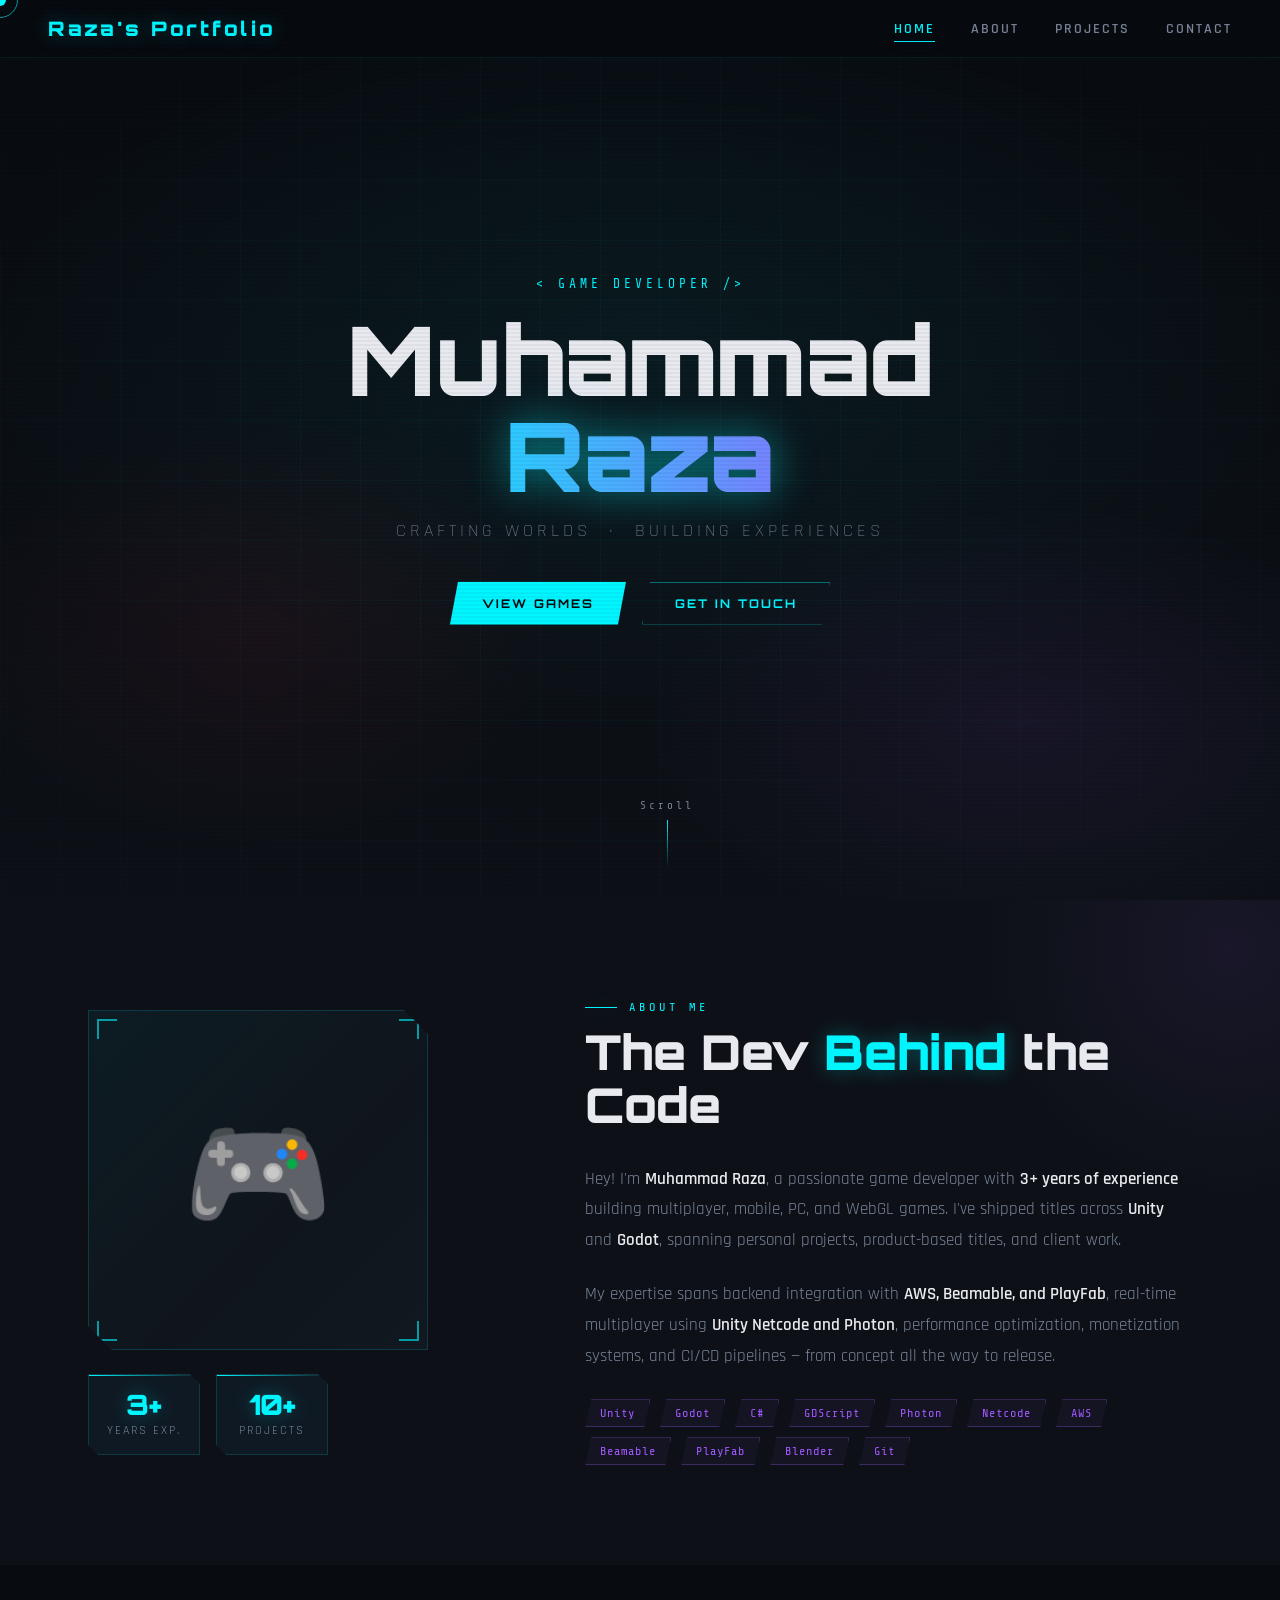
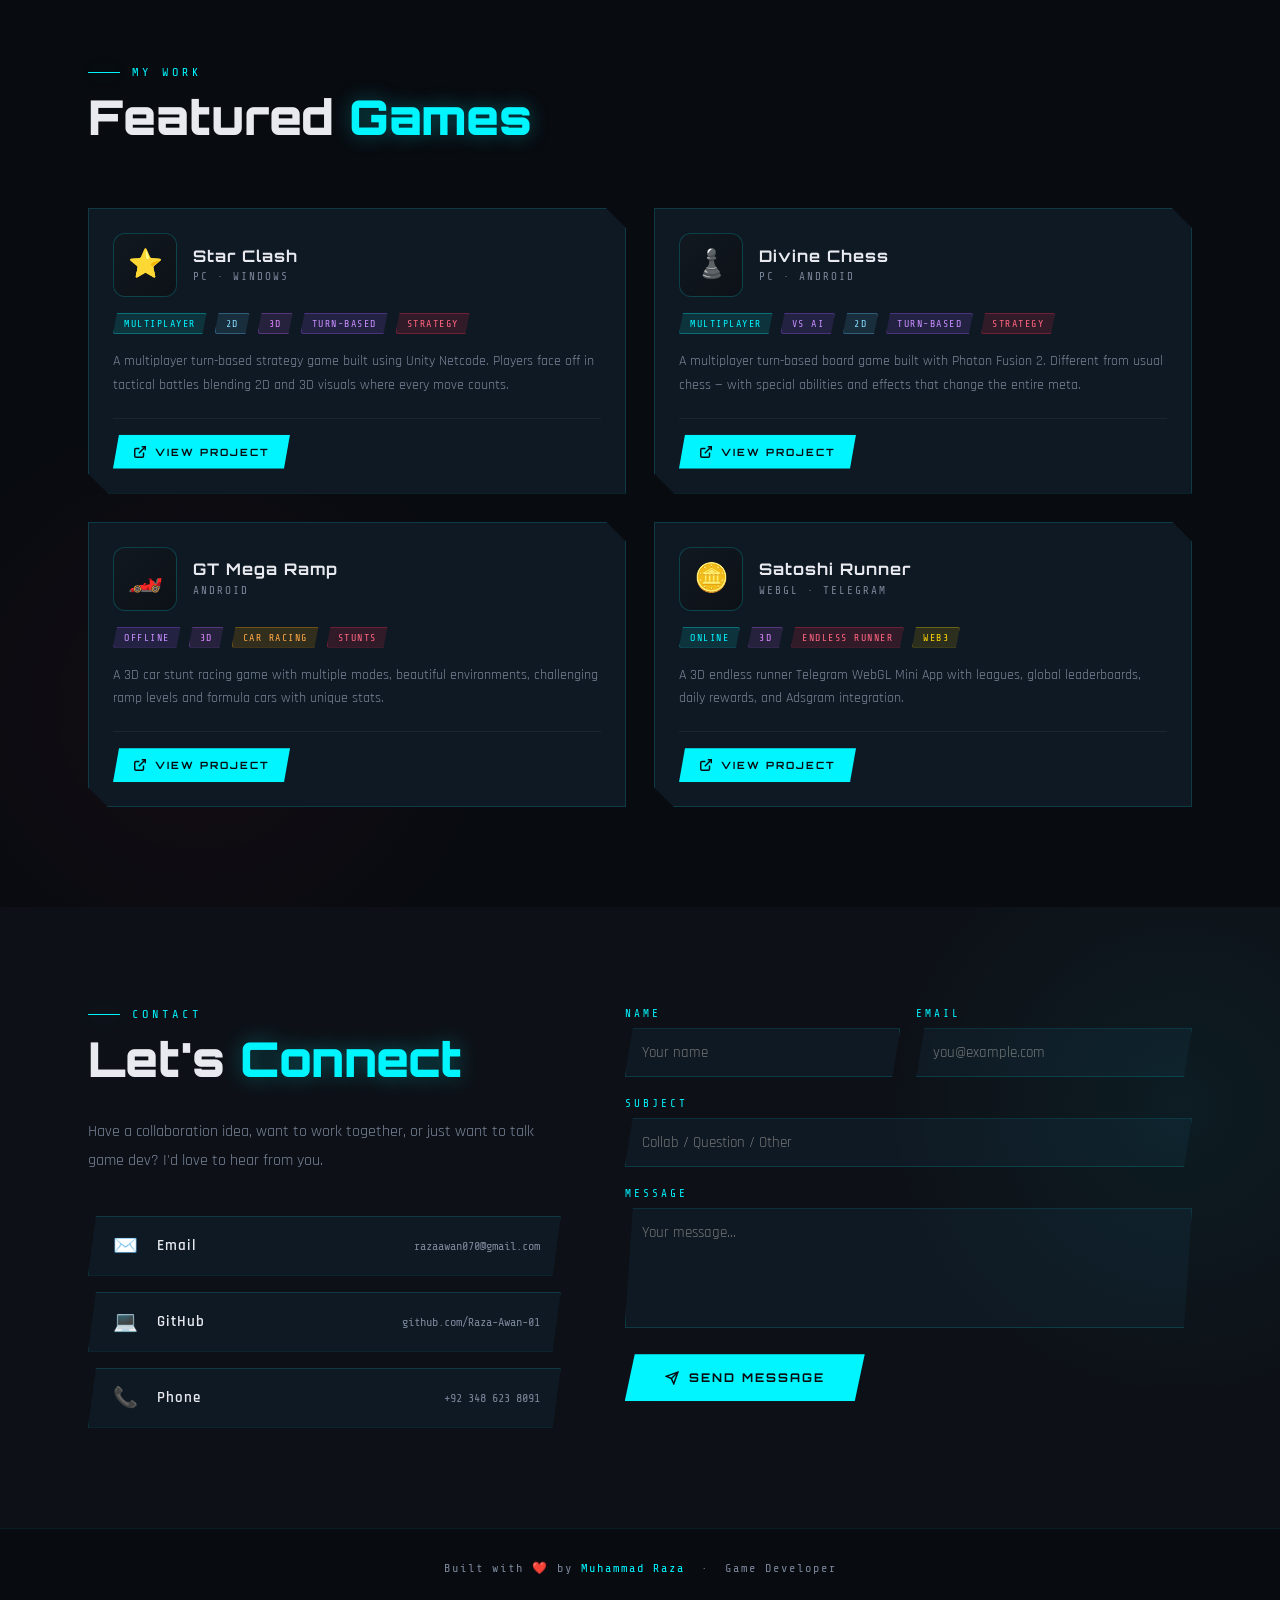
==== index.html @ 8581616c "added separate pages for projects updated read me" ====
<!DOCTYPE html>
<html lang="en">

<head>
  <meta charset="UTF-8">
  <meta name="viewport" content="width=device-width, initial-scale=1.0">
  <title>Muhammad Raza | Game Developer</title>
  <link
    href="https://fonts.googleapis.com/css2?family=Orbitron:wght@400;700;900&family=Rajdhani:wght@300;400;600;700&family=Share+Tech+Mono&display=swap"
    rel="stylesheet">

  <!-- CSS Files -->
  <link rel="stylesheet" href="css/base.css">
  <link rel="stylesheet" href="css/nav.css">
  <link rel="stylesheet" href="css/home.css">
  <link rel="stylesheet" href="css/about.css">
  <link rel="stylesheet" href="css/projects.css">
  <link rel="stylesheet" href="css/contact.css">
</head>

<body>

  <div class="cursor" id="cursor"></div>
  <div class="cursor-ring" id="cursorRing"></div>

  <!-- NAV -->
  <nav>
    <a href="#home" class="nav-logo">Raza's Portfolio</a>
    <ul class="nav-links" id="navLinks">
      <li><a href="#home">Home</a></li>
      <li><a href="#about">About</a></li>
      <li><a href="#projects">Projects</a></li>
      <li><a href="#contact">Contact</a></li>
    </ul>
    <div class="hamburger" id="hamburger">
      <span></span><span></span><span></span>
    </div>
  </nav>

  <!-- HOME -->
  <section id="home">
    <div class="hero-bg"></div>
    <div class="hero-grid"></div>
    <div class="particles" id="particles"></div>
    <div class="hero-content">
      <div class="hero-tag">&lt; game developer /&gt;</div>
      <h1 class="hero-name">
        <span class="line1">Muhammad</span>
        <span class="line2">Raza</span>
      </h1>
      <p class="hero-sub">Crafting worlds &nbsp;·&nbsp; Building experiences</p>
      <div class="hero-cta">
        <a href="#projects" class="btn-primary">View Games</a>
        <a href="#contact" class="btn-outline">Get In Touch</a>
      </div>
    </div>
    <div class="scroll-indicator">
      <span>Scroll</span>
      <div class="scroll-line"></div>
    </div>
  </section>

  <!-- ABOUT -->
  <section id="about">
    <div class="container">
      <div class="about-grid">
        <div class="about-visual reveal">
          <div class="about-avatar">
            <div class="about-avatar-inner">
              <!-- Replace with: <img src="assets/your-photo.jpg" alt="Muhammad Raza"> -->
              <span class="avatar-icon">🎮</span>
            </div>
            <div class="avatar-corner tl"></div>
            <div class="avatar-corner tr"></div>
            <div class="avatar-corner bl"></div>
            <div class="avatar-corner br"></div>
          </div>
          <div class="about-stats">
            <div class="stat-box">
              <div class="stat-num">3+</div>
              <div class="stat-label">Years Exp.</div>
            </div>
            <div class="stat-box">
              <div class="stat-num">10+</div>
              <div class="stat-label">Projects</div>
            </div>
          </div>
        </div>

        <div class="about-text">
          <div class="section-header reveal reveal-delay-1">
            <div class="section-label">About Me</div>
            <h2 class="section-title">The Dev <span>Behind</span> the Code</h2>
          </div>
          <p class="about-bio reveal reveal-delay-2">
            Hey! I'm <strong>Muhammad Raza</strong>, a passionate game developer with <strong>3+ years
              of experience</strong> building multiplayer, mobile, PC, and WebGL games. I've shipped
            titles across <strong>Unity</strong> and <strong>Godot</strong>, spanning personal projects,
            product-based titles, and client work.
          </p>
          <p class="about-bio reveal reveal-delay-3">
            My expertise spans backend integration with <strong>AWS, Beamable, and PlayFab</strong>,
            real-time multiplayer using <strong>Unity Netcode and Photon</strong>, performance
            optimization, monetization systems, and CI/CD pipelines — from concept all the way to release.
          </p>
          <div class="skills-row reveal reveal-delay-4">
            <span class="skill-tag">Unity</span>
            <span class="skill-tag">Godot</span>
            <span class="skill-tag">C#</span>
            <span class="skill-tag">GDScript</span>
            <span class="skill-tag">Photon</span>
            <span class="skill-tag">Netcode</span>
            <span class="skill-tag">AWS</span>
            <span class="skill-tag">Beamable</span>
            <span class="skill-tag">PlayFab</span>
            <span class="skill-tag">Blender</span>
            <span class="skill-tag">Git</span>
          </div>
        </div>
      </div>
    </div>
  </section>

  <!-- PROJECTS -->
  <section id="projects">
    <div class="container">
      <div class="section-header reveal">
        <div class="section-label">My Work</div>
        <h2 class="section-title">Featured <span>Games</span></h2>
      </div>
      <div class="projects-grid">

        <!-- Star Clash -->
        <div class="project-card reveal reveal-delay-1">
          <div class="card-inner">
            <div class="card-top">
              <div class="game-icon">
                <!-- Replace with: <img src="assets/star-clash/icon.png" alt="Star Clash"> -->
                <span class="game-icon-placeholder">⭐</span>
              </div>
              <div class="card-title-area">
                <div class="game-name">Star Clash</div>
                <div class="game-platform">PC · Windows</div>
              </div>
            </div>
            <div class="tags-row">
              <span class="tag tag-multiplayer">Multiplayer</span>
              <span class="tag tag-2d">2D</span>
              <span class="tag tag-3d">3D</span>
              <span class="tag tag-offline">Turn-Based</span>
              <span class="tag tag-action">Strategy</span>
            </div>
            <p class="game-desc">
              A multiplayer turn-based strategy game built using Unity Netcode. Players face off
              in tactical battles blending 2D and 3D visuals where every move counts.
            </p>
            <div class="card-footer">
              <a href="projects/star-clash.html" class="download-btn">
                <svg viewBox="0 0 24 24" fill="none" stroke="currentColor" stroke-width="2.5" width="14" height="14">
                  <path d="M18 13v6a2 2 0 0 1-2 2H5a2 2 0 0 1-2-2V8a2 2 0 0 1 2-2h6" />
                  <polyline points="15 3 21 3 21 9" />
                  <line x1="10" y1="14" x2="21" y2="3" />
                </svg>
                View Project
              </a>
            </div>
          </div>
        </div>

        <!-- Divine Chess -->
        <div class="project-card reveal reveal-delay-2">
          <div class="card-inner">
            <div class="card-top">
              <div class="game-icon">
                <!-- Replace with: <img src="assets/divine-chess/icon.png" alt="Divine Chess"> -->
                <span class="game-icon-placeholder">♟️</span>
              </div>
              <div class="card-title-area">
                <div class="game-name">Divine Chess</div>
                <div class="game-platform">PC · Android</div>
              </div>
            </div>
            <div class="tags-row">
              <span class="tag tag-multiplayer">Multiplayer</span>
              <span class="tag tag-offline">vs AI</span>
              <span class="tag tag-2d">2D</span>
              <span class="tag tag-offline">Turn-Based</span>
              <span class="tag tag-action">Strategy</span>
            </div>
            <p class="game-desc">
              A multiplayer turn-based board game built with Photon Fusion 2. Different from usual
              chess — with special abilities and effects that change the entire meta.
            </p>
            <div class="card-footer">
              <a href="projects/divine-chess.html" class="download-btn">
                <svg viewBox="0 0 24 24" fill="none" stroke="currentColor" stroke-width="2.5" width="14" height="14">
                  <path d="M18 13v6a2 2 0 0 1-2 2H5a2 2 0 0 1-2-2V8a2 2 0 0 1 2-2h6" />
                  <polyline points="15 3 21 3 21 9" />
                  <line x1="10" y1="14" x2="21" y2="3" />
                </svg>
                View Project
              </a>
            </div>
          </div>
        </div>

        <!-- GT Mega Ramp -->
        <div class="project-card reveal reveal-delay-1">
          <div class="card-inner">
            <div class="card-top">
              <div class="game-icon">
                <!-- Replace with: <img src="assets/gt-mega-ramp/icon.png" alt="GT Mega Ramp"> -->
                <span class="game-icon-placeholder">🏎️</span>
              </div>
              <div class="card-title-area">
                <div class="game-name">GT Mega Ramp</div>
                <div class="game-platform">Android</div>
              </div>
            </div>
            <div class="tags-row">
              <span class="tag tag-offline">Offline</span>
              <span class="tag tag-3d">3D</span>
              <span class="tag tag-racing">Car Racing</span>
              <span class="tag tag-action">Stunts</span>
            </div>
            <p class="game-desc">
              A 3D car stunt racing game with multiple modes, beautiful environments, challenging
              ramp levels and formula cars with unique stats.
            </p>
            <div class="card-footer">
              <a href="projects/gt-mega-ramp.html" class="download-btn">
                <svg viewBox="0 0 24 24" fill="none" stroke="currentColor" stroke-width="2.5" width="14" height="14">
                  <path d="M18 13v6a2 2 0 0 1-2 2H5a2 2 0 0 1-2-2V8a2 2 0 0 1 2-2h6" />
                  <polyline points="15 3 21 3 21 9" />
                  <line x1="10" y1="14" x2="21" y2="3" />
                </svg>
                View Project
              </a>
            </div>
          </div>
        </div>

        <!-- Satoshi Runner -->
        <div class="project-card reveal reveal-delay-2">
          <div class="card-inner">
            <div class="card-top">
              <div class="game-icon">
                <!-- Replace with: <img src="assets/satoshi-runner/icon.png" alt="Satoshi Runner"> -->
                <span class="game-icon-placeholder">🪙</span>
              </div>
              <div class="card-title-area">
                <div class="game-name">Satoshi Runner</div>
                <div class="game-platform">WebGL · Telegram</div>
              </div>
            </div>
            <div class="tags-row">
              <span class="tag tag-multiplayer">Online</span>
              <span class="tag tag-3d">3D</span>
              <span class="tag tag-action">Endless Runner</span>
              <span class="tag tag-rpg">Web3</span>
            </div>
            <p class="game-desc">
              A 3D endless runner Telegram WebGL Mini App with leagues, global leaderboards,
              daily rewards, and Adsgram integration.
            </p>
            <div class="card-footer">
              <a href="projects/satoshi-runner.html" class="download-btn">
                <svg viewBox="0 0 24 24" fill="none" stroke="currentColor" stroke-width="2.5" width="14" height="14">
                  <path d="M18 13v6a2 2 0 0 1-2 2H5a2 2 0 0 1-2-2V8a2 2 0 0 1 2-2h6" />
                  <polyline points="15 3 21 3 21 9" />
                  <line x1="10" y1="14" x2="21" y2="3" />
                </svg>
                View Project
              </a>
            </div>
          </div>
        </div>

      </div>
    </div>
  </section>


  <!-- CONTACT -->
  <section id="contact">
    <div class="container">
      <div class="contact-layout">
        <div class="contact-info">
          <div class="section-header reveal">
            <div class="section-label">Contact</div>
            <h2 class="section-title">Let's <span>Connect</span></h2>
          </div>
          <p class="contact-desc reveal reveal-delay-1">
            Have a collaboration idea, want to work together, or just want to talk game dev?
            I'd love to hear from you.
          </p>
          <div class="contact-links reveal reveal-delay-2">
            <a href="mailto:razaawan070@gmail.com" class="contact-link">
              <span class="link-icon">✉️</span>
              <span class="link-label">Email</span>
              <span class="link-value">razaawan070@gmail.com</span>
            </a>
            <a href="https://github.com/Raza-Awan-01" target="_blank" class="contact-link">
              <span class="link-icon">💻</span>
              <span class="link-label">GitHub</span>
              <span class="link-value">github.com/Raza-Awan-01</span>
            </a>
            <a href="tel:+923486238091" class="contact-link">
              <span class="link-icon">📞</span>
              <span class="link-label">Phone</span>
              <span class="link-value">+92 348 623 8091</span>
            </a>
          </div>
        </div>
        <div class="reveal reveal-delay-2">
          <form class="contact-form" id="contactForm">
            <div class="form-row">
              <div class="form-group">
                <label>Name</label>
                <input type="text" placeholder="Your name" required>
              </div>
              <div class="form-group">
                <label>Email</label>
                <input type="email" placeholder="you@example.com" required>
              </div>
            </div>
            <div class="form-group">
              <label>Subject</label>
              <input type="text" placeholder="Collab / Question / Other">
            </div>
            <div class="form-group">
              <label>Message</label>
              <textarea placeholder="Your message..."></textarea>
            </div>
            <button type="submit" class="submit-btn" id="submitBtn">
              <svg width="14" height="14" viewBox="0 0 24 24" fill="none" stroke="currentColor" stroke-width="2.5">
                <line x1="22" y1="2" x2="11" y2="13" />
                <polygon points="22 2 15 22 11 13 2 9 22 2" />
              </svg>
              Send Message
            </button>
          </form>
        </div>
      </div>
    </div>
  </section>

  <footer>
    <p class="footer-text">Built with ❤️ by <span>Muhammad Raza</span> &nbsp;·&nbsp; Game Developer</p>
  </footer>

  <!-- JS Files -->
  <script src="js/cursor.js"></script>
  <script src="js/particles.js"></script>
  <script src="js/nav.js"></script>
  <script src="js/scroll.js"></script>
  <script src="js/contact.js"></script>

</body>

</html>
---- css/base.css ----
/* ============================================================
    base.css — CSS variables, resets, shared utilities
   ============================================================ */

:root {
  --bg: #080b10;
  --bg2: #0d1117;
  --bg3: #111820;
  --accent: #00f5ff;
  --accent2: #ff2d55;
  --accent3: #a259ff;
  --gold: #ffd700;
  --text: #e8eaf0;
  --text-dim: #7a8599;
  --card-bg: #0f1923;
  --card-border: rgba(0, 245, 255, 0.15);
  --glow: 0 0 20px rgba(0, 245, 255, 0.3);
  --glow2: 0 0 20px rgba(255, 45, 85, 0.3);
}

* {
  margin: 0;
  padding: 0;
  box-sizing: border-box;
}

html {
  scroll-behavior: smooth;
}

body {
  background: var(--bg);
  color: var(--text);
  font-family: 'Rajdhani', sans-serif;
  overflow-x: hidden;
  cursor: none;
}

/* Scanline overlay */
body::before {
  content: '';
  position: fixed;
  inset: 0;
  background: repeating-linear-gradient(0deg,
      transparent,
      transparent 2px,
      rgba(0, 0, 0, 0.04) 2px,
      rgba(0, 0, 0, 0.04) 4px);
  pointer-events: none;
  z-index: 9000;
}

/* ── Shared layout ── */
section {
  padding: 100px 0;
}

.container {
  max-width: 1200px;
  margin: 0 auto;
  padding: 0 48px;
}

/* ── Section headers ── */
.section-header {
  margin-bottom: 64px;
  position: relative;
}

.section-label {
  font-family: 'Share Tech Mono', monospace;
  font-size: 12px;
  color: var(--accent);
  letter-spacing: 4px;
  text-transform: uppercase;
  margin-bottom: 12px;
  display: flex;
  align-items: center;
  gap: 12px;
}

.section-label::before {
  content: '';
  width: 32px;
  height: 1px;
  background: var(--accent);
  box-shadow: var(--glow);
}

.section-title {
  font-family: 'Orbitron', monospace;
  font-size: clamp(28px, 4vw, 48px);
  font-weight: 900;
  line-height: 1.1;
  color: var(--text);
}

.section-title span {
  color: var(--accent);
  text-shadow: var(--glow);
}

/* ── Shared buttons ── */
.btn-primary {
  font-family: 'Orbitron', monospace;
  font-size: 12px;
  font-weight: 700;
  letter-spacing: 2px;
  text-transform: uppercase;
  text-decoration: none;
  color: var(--bg);
  background: var(--accent);
  padding: 14px 32px;
  border: none;
  cursor: pointer;
  clip-path: polygon(8px 0%, 100% 0%, calc(100% - 8px) 100%, 0% 100%);
  transition: all 0.3s;
  box-shadow: 0 0 30px rgba(0, 245, 255, 0.4);
  display: inline-block;
}

.btn-primary:hover {
  background: white;
  box-shadow: 0 0 50px rgba(0, 245, 255, 0.7);
  transform: translateY(-2px);
}

.btn-outline {
  font-family: 'Orbitron', monospace;
  font-size: 12px;
  font-weight: 700;
  letter-spacing: 2px;
  text-transform: uppercase;
  text-decoration: none;
  color: var(--accent);
  background: transparent;
  padding: 13px 32px;
  border: 1px solid rgba(0, 245, 255, 0.4);
  cursor: pointer;
  clip-path: polygon(8px 0%, 100% 0%, calc(100% - 8px) 100%, 0% 100%);
  transition: all 0.3s;
  display: inline-block;
}

.btn-outline:hover {
  background: rgba(0, 245, 255, 0.1);
  border-color: var(--accent);
  box-shadow: var(--glow);
  transform: translateY(-2px);
}

/* ── Scroll reveal ── */
.reveal {
  opacity: 0;
  transform: translateY(40px);
  transition: opacity 0.7s ease, transform 0.7s ease;
}

.reveal.visible {
  opacity: 1;
  transform: translateY(0);
}

.reveal-delay-1 {
  transition-delay: 0.1s;
}

.reveal-delay-2 {
  transition-delay: 0.2s;
}

.reveal-delay-3 {
  transition-delay: 0.3s;
}

.reveal-delay-4 {
  transition-delay: 0.4s;
}

/* ── Custom cursor ── */
.cursor {
  width: 12px;
  height: 12px;
  background: var(--accent);
  border-radius: 50%;
  position: fixed;
  top: 0;
  left: 0;
  pointer-events: none;
  z-index: 9999;
  transform: translate(-50%, -50%);
  transition: width 0.2s, height 0.2s, background 0.2s;
  mix-blend-mode: screen;
}

.cursor-ring {
  width: 36px;
  height: 36px;
  border: 1.5px solid rgba(0, 245, 255, 0.6);
  border-radius: 50%;
  position: fixed;
  top: 0;
  left: 0;
  pointer-events: none;
  z-index: 9998;
  transform: translate(-50%, -50%);
  transition: width 0.2s, height 0.2s;
}

/* ── Footer ── */
footer {
  background: var(--bg);
  border-top: 1px solid rgba(0, 245, 255, 0.08);
  padding: 32px 0;
  text-align: center;
}

.footer-text {
  font-family: 'Share Tech Mono', monospace;
  font-size: 12px;
  color: var(--text-dim);
  letter-spacing: 2px;
}

.footer-text span {
  color: var(--accent);
}

/* ── Mobile base ── */
@media (max-width: 768px) {
  .container {
    padding: 0 20px;
  }

  section {
    padding: 72px 0;
  }

  body {
    cursor: auto;
  }

  .cursor,
  .cursor-ring {
    display: none;
  }
}
---- css/nav.css ----
/* ============================================================
    nav.css — Navigation bar styles
   ============================================================ */

nav {
  position: fixed;
  top: 0;
  left: 0;
  right: 0;
  z-index: 1000;
  display: flex;
  justify-content: space-between;
  align-items: center;
  padding: 16px 48px;
  background: rgba(8, 11, 16, 0.85);
  backdrop-filter: blur(12px);
  border-bottom: 1px solid rgba(0, 245, 255, 0.08);
}

.nav-logo {
  font-family: 'Orbitron', monospace;
  font-weight: 900;
  font-size: 20px;
  color: var(--accent);
  letter-spacing: 3px;
  text-shadow: var(--glow);
  text-decoration: none;
}

.nav-links {
  display: flex;
  gap: 36px;
  list-style: none;
}

.nav-links a {
  font-family: 'Rajdhani', sans-serif;
  font-weight: 600;
  font-size: 14px;
  letter-spacing: 2px;
  text-transform: uppercase;
  color: var(--text-dim);
  text-decoration: none;
  transition: color 0.3s;
  position: relative;
}

.nav-links a::after {
  content: '';
  position: absolute;
  bottom: -4px;
  left: 0;
  width: 0;
  height: 1px;
  background: var(--accent);
  transition: width 0.3s;
  box-shadow: var(--glow);
}

.nav-links a:hover,
.nav-links a.active {
  color: var(--accent);
}

.nav-links a:hover::after,
.nav-links a.active::after {
  width: 100%;
}

/* Hamburger */
.hamburger {
  display: none;
  flex-direction: column;
  gap: 5px;
  cursor: pointer;
  padding: 4px;
  z-index: 1001;
}

.hamburger span {
  width: 24px;
  height: 2px;
  background: var(--accent);
  transition: all 0.3s;
}

/* Mobile nav */
@media (max-width: 768px) {
  nav {
    padding: 14px 20px;
  }

  .nav-links {
    position: fixed;
    top: 0;
    right: -100%;
    width: 260px;
    height: 100vh;
    background: rgba(8, 11, 16, 0.98);
    flex-direction: column;
    justify-content: center;
    align-items: center;
    gap: 32px;
    transition: right 0.3s;
    border-left: 1px solid rgba(0, 245, 255, 0.1);
    z-index: 999;
  }

  .nav-links.open {
    right: 0;
  }

  .nav-links a {
    font-size: 16px;
  }

  .hamburger {
    display: flex;
  }
}
---- css/home.css ----
/* ============================================================
    home.css — Hero / Home section styles
   ============================================================ */

#home {
  position: relative;
  min-height: 100vh;
  display: flex;
  align-items: center;
  justify-content: center;
  overflow: hidden;
}

/* Background layers */
.hero-bg {
  position: absolute;
  inset: 0;
  background:
    radial-gradient(ellipse 80% 60% at 50% 40%, rgba(0, 245, 255, 0.06) 0%, transparent 70%),
    radial-gradient(ellipse 50% 40% at 80% 80%, rgba(162, 89, 255, 0.08) 0%, transparent 60%),
    radial-gradient(ellipse 40% 40% at 20% 70%, rgba(255, 45, 85, 0.06) 0%, transparent 60%),
    linear-gradient(180deg, #080b10 0%, #0d1117 100%);
}

.hero-grid {
  position: absolute;
  inset: 0;
  background-image:
    linear-gradient(rgba(0, 245, 255, 0.04) 1px, transparent 1px),
    linear-gradient(90deg, rgba(0, 245, 255, 0.04) 1px, transparent 1px);
  background-size: 60px 60px;
  mask-image: radial-gradient(ellipse 80% 80% at 50% 50%, black 30%, transparent 100%);
}

/* Particles container */
.particles {
  position: absolute;
  inset: 0;
  overflow: hidden;
}

.particle {
  position: absolute;
  width: 2px;
  height: 2px;
  border-radius: 50%;
  animation: float-up linear infinite;
  opacity: 0;
}

@keyframes float-up {
  0% {
    transform: translateY(100vh) scale(0);
    opacity: 0;
  }

  10% {
    opacity: 1;
  }

  90% {
    opacity: 0.5;
  }

  100% {
    transform: translateY(-10vh) scale(1);
    opacity: 0;
  }
}

/* Hero content */
.hero-content {
  position: relative;
  z-index: 2;
  text-align: center;
  padding: 0 24px;
}

.hero-tag {
  font-family: 'Share Tech Mono', monospace;
  font-size: 13px;
  color: var(--accent);
  letter-spacing: 4px;
  text-transform: uppercase;
  margin-bottom: 20px;
  opacity: 0;
  animation: fade-up 0.8s ease 0.3s forwards;
}

.hero-name {
  font-family: 'Orbitron', monospace;
  font-size: clamp(42px, 8vw, 96px);
  font-weight: 900;
  line-height: 1;
  letter-spacing: -1px;
  margin-bottom: 16px;
  opacity: 0;
  animation: fade-up 0.8s ease 0.5s forwards;
}

.hero-name .line1 {
  display: block;
  color: var(--text);
}

.hero-name .line2 {
  display: block;
  background: linear-gradient(90deg, var(--accent), var(--accent3));
  -webkit-background-clip: text;
  -webkit-text-fill-color: transparent;
  background-clip: text;
  filter: drop-shadow(0 0 20px rgba(0, 245, 255, 0.5));
}

.hero-sub {
  font-size: 18px;
  font-weight: 300;
  letter-spacing: 4px;
  color: var(--text-dim);
  text-transform: uppercase;
  margin-bottom: 40px;
  opacity: 0;
  animation: fade-up 0.8s ease 0.7s forwards;
}

.hero-cta {
  display: inline-flex;
  gap: 16px;
  opacity: 0;
  animation: fade-up 0.8s ease 0.9s forwards;
  flex-wrap: wrap;
  justify-content: center;
}

/* Scroll indicator */
.scroll-indicator {
  position: absolute;
  bottom: 32px;
  left: 50%;
  transform: translateX(-50%);
  display: flex;
  flex-direction: column;
  align-items: center;
  gap: 8px;
  opacity: 0;
  animation: fade-up 0.8s ease 1.2s forwards;
}

.scroll-indicator span {
  font-family: 'Share Tech Mono', monospace;
  font-size: 11px;
  letter-spacing: 3px;
  color: var(--text-dim);
}

.scroll-line {
  width: 1px;
  height: 48px;
  background: linear-gradient(to bottom, var(--accent), transparent);
  animation: pulse-line 2s ease infinite;
}

@keyframes pulse-line {

  0%,
  100% {
    opacity: 0.3;
    transform: scaleY(1);
  }

  50% {
    opacity: 1;
    transform: scaleY(1.1);
  }
}

@keyframes fade-up {
  from {
    opacity: 0;
    transform: translateY(30px);
  }

  to {
    opacity: 1;
    transform: translateY(0);
  }
}
---- css/about.css ----
/* ============================================================
    about.css — About section styles
   ============================================================ */

#about {
  background: var(--bg2);
  position: relative;
  overflow: hidden;
}

#about::before {
  content: '';
  position: absolute;
  top: -200px;
  right: -200px;
  width: 500px;
  height: 500px;
  background: radial-gradient(circle, rgba(162, 89, 255, 0.08) 0%, transparent 70%);
  pointer-events: none;
}

/* Grid layout */
.about-grid {
  display: grid;
  grid-template-columns: 1fr 1.4fr;
  gap: 64px;
  align-items: center;
}

/* Avatar */
.about-visual {
  position: relative;
}

.about-avatar {
  width: 100%;
  aspect-ratio: 1;
  max-width: 340px;
  background: var(--card-bg);
  border: 1px solid var(--card-border);
  position: relative;
  overflow: hidden;
  clip-path: polygon(0 0, calc(100% - 24px) 0, 100% 24px, 100% 100%, 24px 100%, 0 calc(100% - 24px));
}

.about-avatar-inner {
  width: 100%;
  height: 100%;
  display: flex;
  align-items: center;
  justify-content: center;
  background: linear-gradient(135deg, #0d1117 0%, #111820 100%);
  position: relative;
}

/* If using an actual photo, it fills the box */
.about-avatar-inner img {
  width: 100%;
  height: 100%;
  object-fit: cover;
  display: block;
}

.avatar-icon {
  font-size: 120px;
  position: relative;
  z-index: 1;
}

.about-avatar::after {
  content: '';
  position: absolute;
  inset: 0;
  background: linear-gradient(135deg, rgba(0, 245, 255, 0.05) 0%, transparent 60%);
  pointer-events: none;
}

/* Corner accents */
.avatar-corner {
  position: absolute;
  width: 20px;
  height: 20px;
  border-color: var(--accent);
  border-style: solid;
  opacity: 0.6;
}

.avatar-corner.tl {
  top: 8px;
  left: 8px;
  border-width: 2px 0 0 2px;
}

.avatar-corner.tr {
  top: 8px;
  right: 8px;
  border-width: 2px 2px 0 0;
}

.avatar-corner.bl {
  bottom: 8px;
  left: 8px;
  border-width: 0 0 2px 2px;
}

.avatar-corner.br {
  bottom: 8px;
  right: 8px;
  border-width: 0 2px 2px 0;
}

/* Stat boxes */
.about-stats {
  display: grid;
  grid-template-columns: 1fr 1fr;
  gap: 16px;
  margin-top: 24px;
  max-width: 240px;
}

.stat-box {
  background: var(--card-bg);
  border: 1px solid var(--card-border);
  padding: 16px;
  text-align: center;
  position: relative;
  overflow: hidden;
  clip-path: polygon(0 0, calc(100% - 10px) 0, 100% 10px, 100% 100%, 10px 100%, 0 calc(100% - 10px));
}

.stat-box::before {
  content: '';
  position: absolute;
  top: 0;
  left: 0;
  width: 100%;
  height: 1px;
  background: linear-gradient(90deg, var(--accent), transparent);
}

.stat-num {
  font-family: 'Orbitron', monospace;
  font-size: 28px;
  font-weight: 900;
  color: var(--accent);
  text-shadow: var(--glow);
  line-height: 1;
}

.stat-label {
  font-size: 12px;
  letter-spacing: 2px;
  color: var(--text-dim);
  text-transform: uppercase;
  margin-top: 4px;
}

/* Text side */
.about-text .section-header {
  margin-bottom: 32px;
}

.about-bio {
  font-size: 17px;
  line-height: 1.8;
  color: var(--text-dim);
  margin-bottom: 24px;
}

.about-bio strong {
  color: var(--text);
  font-weight: 600;
}

/* Skill tags */
.skills-row {
  display: flex;
  flex-wrap: wrap;
  gap: 10px;
  margin-top: 28px;
}

.skill-tag {
  font-family: 'Share Tech Mono', monospace;
  font-size: 12px;
  letter-spacing: 1px;
  color: var(--accent3);
  border: 1px solid rgba(162, 89, 255, 0.3);
  padding: 6px 14px;
  background: rgba(162, 89, 255, 0.05);
  clip-path: polygon(6px 0%, 100% 0%, calc(100% - 6px) 100%, 0% 100%);
  transition: all 0.3s;
  cursor: default;
}

.skill-tag:hover {
  background: rgba(162, 89, 255, 0.15);
  border-color: var(--accent3);
  color: white;
}

/* Mobile */
@media (max-width: 768px) {
  .about-grid {
    grid-template-columns: 1fr;
    gap: 40px;
  }

  .about-avatar {
    max-width: 260px;
    margin: 0 auto;
  }

  .about-stats {
    margin: 24px auto 0;
  }
}
---- css/projects.css ----
/* ============================================================
    projects.css — Projects section styles
   ============================================================ */

#projects {
  background: var(--bg);
  position: relative;
}

#projects::before {
  content: '';
  position: absolute;
  bottom: -100px;
  left: -100px;
  width: 600px;
  height: 600px;
  background: radial-gradient(circle, rgba(255, 45, 85, 0.05) 0%, transparent 70%);
  pointer-events: none;
}

/* Grid: 2 cols on desktop, 1 on mobile */
.projects-grid {
  display: grid;
  grid-template-columns: repeat(2, 1fr);
  gap: 28px;
}

/* Card */
.project-card {
  background: var(--card-bg);
  border: 1px solid var(--card-border);
  position: relative;
  overflow: hidden;
  transition: transform 0.3s, border-color 0.3s, box-shadow 0.3s;
  clip-path: polygon(0 0, calc(100% - 20px) 0, 100% 20px, 100% 100%, 20px 100%, 0 calc(100% - 20px));
}

.project-card::before {
  content: '';
  position: absolute;
  top: 0;
  left: 0;
  width: 100%;
  height: 2px;
  background: linear-gradient(90deg, var(--accent), var(--accent3), transparent);
  opacity: 0;
  transition: opacity 0.3s;
}

.project-card:hover {
  transform: translateY(-6px);
  border-color: rgba(0, 245, 255, 0.4);
  box-shadow: 0 20px 60px rgba(0, 0, 0, 0.5), 0 0 40px rgba(0, 245, 255, 0.1);
}

.project-card:hover::before {
  opacity: 1;
}

.card-inner {
  padding: 24px;
}

/* Card top: icon + title */
.card-top {
  display: flex;
  align-items: center;
  gap: 16px;
  margin-bottom: 16px;
}

.game-icon {
  width: 64px;
  height: 64px;
  border-radius: 12px;
  border: 1px solid rgba(0, 245, 255, 0.2);
  overflow: hidden;
  flex-shrink: 0;
  display: flex;
  align-items: center;
  justify-content: center;
  background: linear-gradient(135deg, #111820, #0d1117);
}

.game-icon img {
  width: 100%;
  height: 100%;
  object-fit: cover;
  display: block;
}

.game-icon-placeholder {
  font-size: 28px;
}

.card-title-area {
  flex: 1;
  min-width: 0;
}

.game-name {
  font-family: 'Orbitron', monospace;
  font-size: 16px;
  font-weight: 700;
  color: var(--text);
  letter-spacing: 1px;
  line-height: 1.2;
  white-space: nowrap;
  overflow: hidden;
  text-overflow: ellipsis;
}

.game-platform {
  font-family: 'Share Tech Mono', monospace;
  font-size: 11px;
  color: var(--text-dim);
  letter-spacing: 2px;
  text-transform: uppercase;
  margin-top: 4px;
}

/* Genre tags */
.tags-row {
  display: flex;
  flex-wrap: wrap;
  gap: 8px;
  margin-bottom: 16px;
}

.tag {
  font-family: 'Share Tech Mono', monospace;
  font-size: 10px;
  letter-spacing: 1.5px;
  text-transform: uppercase;
  padding: 4px 10px;
  border-radius: 2px;
  clip-path: polygon(4px 0%, 100% 0%, calc(100% - 4px) 100%, 0% 100%);
}

/* Tag color variants — add more as needed */
.tag-action {
  background: rgba(255, 45, 85, 0.15);
  color: #ff6680;
  border: 1px solid rgba(255, 45, 85, 0.3);
}

.tag-racing {
  background: rgba(255, 165, 0, 0.15);
  color: #ffaa44;
  border: 1px solid rgba(255, 165, 0, 0.3);
}

.tag-multiplayer {
  background: rgba(0, 245, 255, 0.12);
  color: #00f5ff;
  border: 1px solid rgba(0, 245, 255, 0.3);
}

.tag-offline {
  background: rgba(162, 89, 255, 0.15);
  color: #c88fff;
  border: 1px solid rgba(162, 89, 255, 0.3);
}

.tag-rpg {
  background: rgba(255, 215, 0, 0.12);
  color: #ffd700;
  border: 1px solid rgba(255, 215, 0, 0.3);
}

.tag-fps {
  background: rgba(255, 100, 0, 0.15);
  color: #ff7733;
  border: 1px solid rgba(255, 100, 0, 0.3);
}

.tag-puzzle {
  background: rgba(0, 200, 100, 0.15);
  color: #44ffaa;
  border: 1px solid rgba(0, 200, 100, 0.3);
}

.tag-survival {
  background: rgba(180, 90, 20, 0.20);
  color: #cc8844;
  border: 1px solid rgba(180, 90, 20, 0.4);
}

.tag-2d {
  background: rgba(100, 200, 255, 0.12);
  color: #88ddff;
  border: 1px solid rgba(100, 200, 255, 0.3);
}

.tag-3d {
  background: rgba(200, 100, 255, 0.12);
  color: #dd88ff;
  border: 1px solid rgba(200, 100, 255, 0.3);
}

/* Description */
.game-desc {
  font-size: 14px;
  line-height: 1.7;
  color: var(--text-dim);
  margin-bottom: 20px;
  display: -webkit-box;
  -webkit-line-clamp: 3;
  -webkit-box-orient: vertical;
  overflow: hidden;
}

/* Card footer: status + download */
.card-footer {
  display: flex;
  align-items: center;
  justify-content: space-between;
  border-top: 1px solid rgba(255, 255, 255, 0.05);
  padding-top: 16px;
}

.download-btn {
  display: inline-flex;
  align-items: center;
  gap: 8px;
  font-family: 'Orbitron', monospace;
  font-size: 10px;
  font-weight: 700;
  letter-spacing: 2px;
  text-transform: uppercase;
  text-decoration: none;
  color: var(--bg);
  background: var(--accent);
  padding: 10px 20px;
  border: none;
  cursor: pointer;
  clip-path: polygon(6px 0%, 100% 0%, calc(100% - 6px) 100%, 0% 100%);
  transition: all 0.3s;
  box-shadow: 0 0 20px rgba(0, 245, 255, 0.3);
}

.download-btn:hover {
  background: white;
  box-shadow: 0 0 30px rgba(0, 245, 255, 0.6);
  transform: translateY(-2px);
}

.download-btn svg {
  width: 14px;
  height: 14px;
}

/* Live status indicator */
.card-status {
  font-family: 'Share Tech Mono', monospace;
  font-size: 10px;
  letter-spacing: 2px;
  color: #44ff88;
  text-transform: uppercase;
  display: flex;
  align-items: center;
  gap: 6px;
}

.card-status::before {
  content: '';
  width: 6px;
  height: 6px;
  background: #44ff88;
  border-radius: 50%;
  box-shadow: 0 0 8px #44ff88;
  animation: blink 2s ease infinite;
}

@keyframes blink {

  0%,
  100% {
    opacity: 1;
  }

  50% {
    opacity: 0.3;
  }
}

/* Mobile */
@media (max-width: 768px) {
  .projects-grid {
    grid-template-columns: 1fr;
  }
}
---- css/contact.css ----
/* ============================================================
    contact.css — Contact section styles
   ============================================================ */

#contact {
  background: var(--bg2);
  position: relative;
  overflow: hidden;
}

#contact::after {
  content: '';
  position: absolute;
  top: -100px;
  right: -200px;
  width: 600px;
  height: 600px;
  background: radial-gradient(circle, rgba(0, 245, 255, 0.05) 0%, transparent 70%);
  pointer-events: none;
}

/* Layout */
.contact-layout {
  display: grid;
  grid-template-columns: 1fr 1.2fr;
  gap: 64px;
  align-items: start;
}

.contact-info .section-header {
  margin-bottom: 32px;
}

.contact-desc {
  font-size: 16px;
  line-height: 1.8;
  color: var(--text-dim);
  margin-bottom: 40px;
}

/* Social / contact links */
.contact-links {
  display: flex;
  flex-direction: column;
  gap: 16px;
}

.contact-link {
  display: flex;
  align-items: center;
  gap: 16px;
  padding: 16px 20px;
  background: var(--card-bg);
  border: 1px solid var(--card-border);
  text-decoration: none;
  color: var(--text);
  transition: all 0.3s;
  clip-path: polygon(8px 0%, 100% 0%, calc(100% - 8px) 100%, 0% 100%);
  position: relative;
  overflow: hidden;
}

.contact-link::before {
  content: '';
  position: absolute;
  left: 0;
  top: 0;
  bottom: 0;
  width: 0;
  background: rgba(0, 245, 255, 0.05);
  transition: width 0.3s;
}

.contact-link:hover::before {
  width: 100%;
}

.contact-link:hover {
  border-color: rgba(0, 245, 255, 0.4);
  color: var(--accent);
  transform: translateX(4px);
}

.link-icon {
  font-size: 20px;
  width: 32px;
  text-align: center;
}

.link-label {
  font-family: 'Rajdhani', sans-serif;
  font-weight: 600;
  font-size: 15px;
  letter-spacing: 1px;
}

.link-value {
  font-family: 'Share Tech Mono', monospace;
  font-size: 12px;
  color: var(--text-dim);
  margin-left: auto;
}

/* Contact form */
.contact-form {
  display: flex;
  flex-direction: column;
  gap: 20px;
}

.form-group {
  position: relative;
}

.form-group label {
  font-family: 'Share Tech Mono', monospace;
  font-size: 11px;
  letter-spacing: 3px;
  color: var(--accent);
  text-transform: uppercase;
  display: block;
  margin-bottom: 8px;
}

.form-group input,
.form-group textarea {
  width: 100%;
  background: var(--card-bg);
  border: 1px solid rgba(0, 245, 255, 0.15);
  color: var(--text);
  font-family: 'Rajdhani', sans-serif;
  font-size: 15px;
  padding: 14px 16px;
  outline: none;
  transition: border-color 0.3s, box-shadow 0.3s;
  clip-path: polygon(8px 0%, 100% 0%, calc(100% - 8px) 100%, 0% 100%);
  resize: none;
}

.form-group input:focus,
.form-group textarea:focus {
  border-color: rgba(0, 245, 255, 0.5);
  box-shadow: 0 0 20px rgba(0, 245, 255, 0.1);
}

.form-group textarea {
  height: 120px;
}

.form-row {
  display: grid;
  grid-template-columns: 1fr 1fr;
  gap: 16px;
}

/* Submit button */
.submit-btn {
  font-family: 'Orbitron', monospace;
  font-size: 12px;
  font-weight: 700;
  letter-spacing: 2px;
  text-transform: uppercase;
  color: var(--bg);
  background: var(--accent);
  padding: 16px 40px;
  border: none;
  cursor: pointer;
  clip-path: polygon(10px 0%, 100% 0%, calc(100% - 10px) 100%, 0% 100%);
  transition: all 0.3s;
  box-shadow: 0 0 30px rgba(0, 245, 255, 0.3);
  align-self: flex-start;
  display: flex;
  align-items: center;
  gap: 10px;
}

.submit-btn:hover {
  background: white;
  box-shadow: 0 0 50px rgba(0, 245, 255, 0.6);
  transform: translateY(-2px);
}

/* Mobile */
@media (max-width: 768px) {
  .contact-layout {
    grid-template-columns: 1fr;
    gap: 48px;
  }

  .form-row {
    grid-template-columns: 1fr;
  }

  .link-value {
    display: none;
  }
}
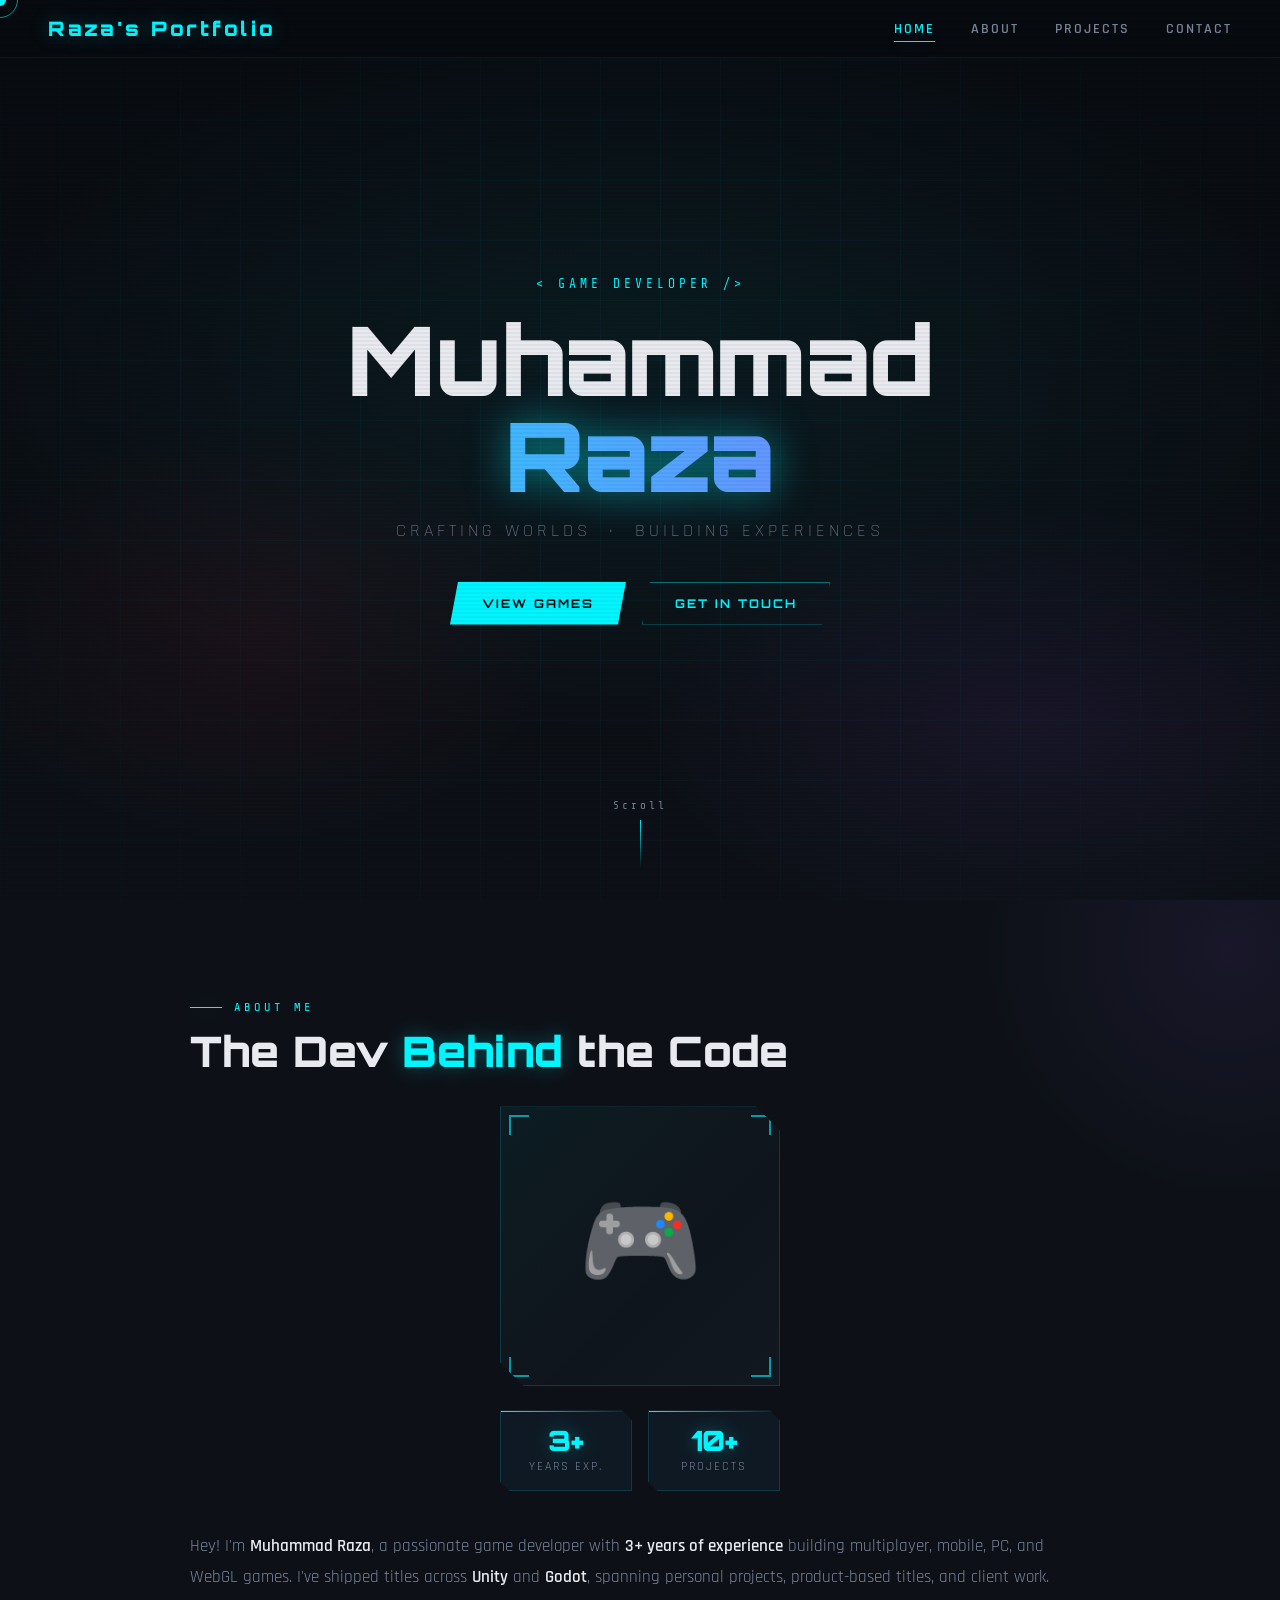
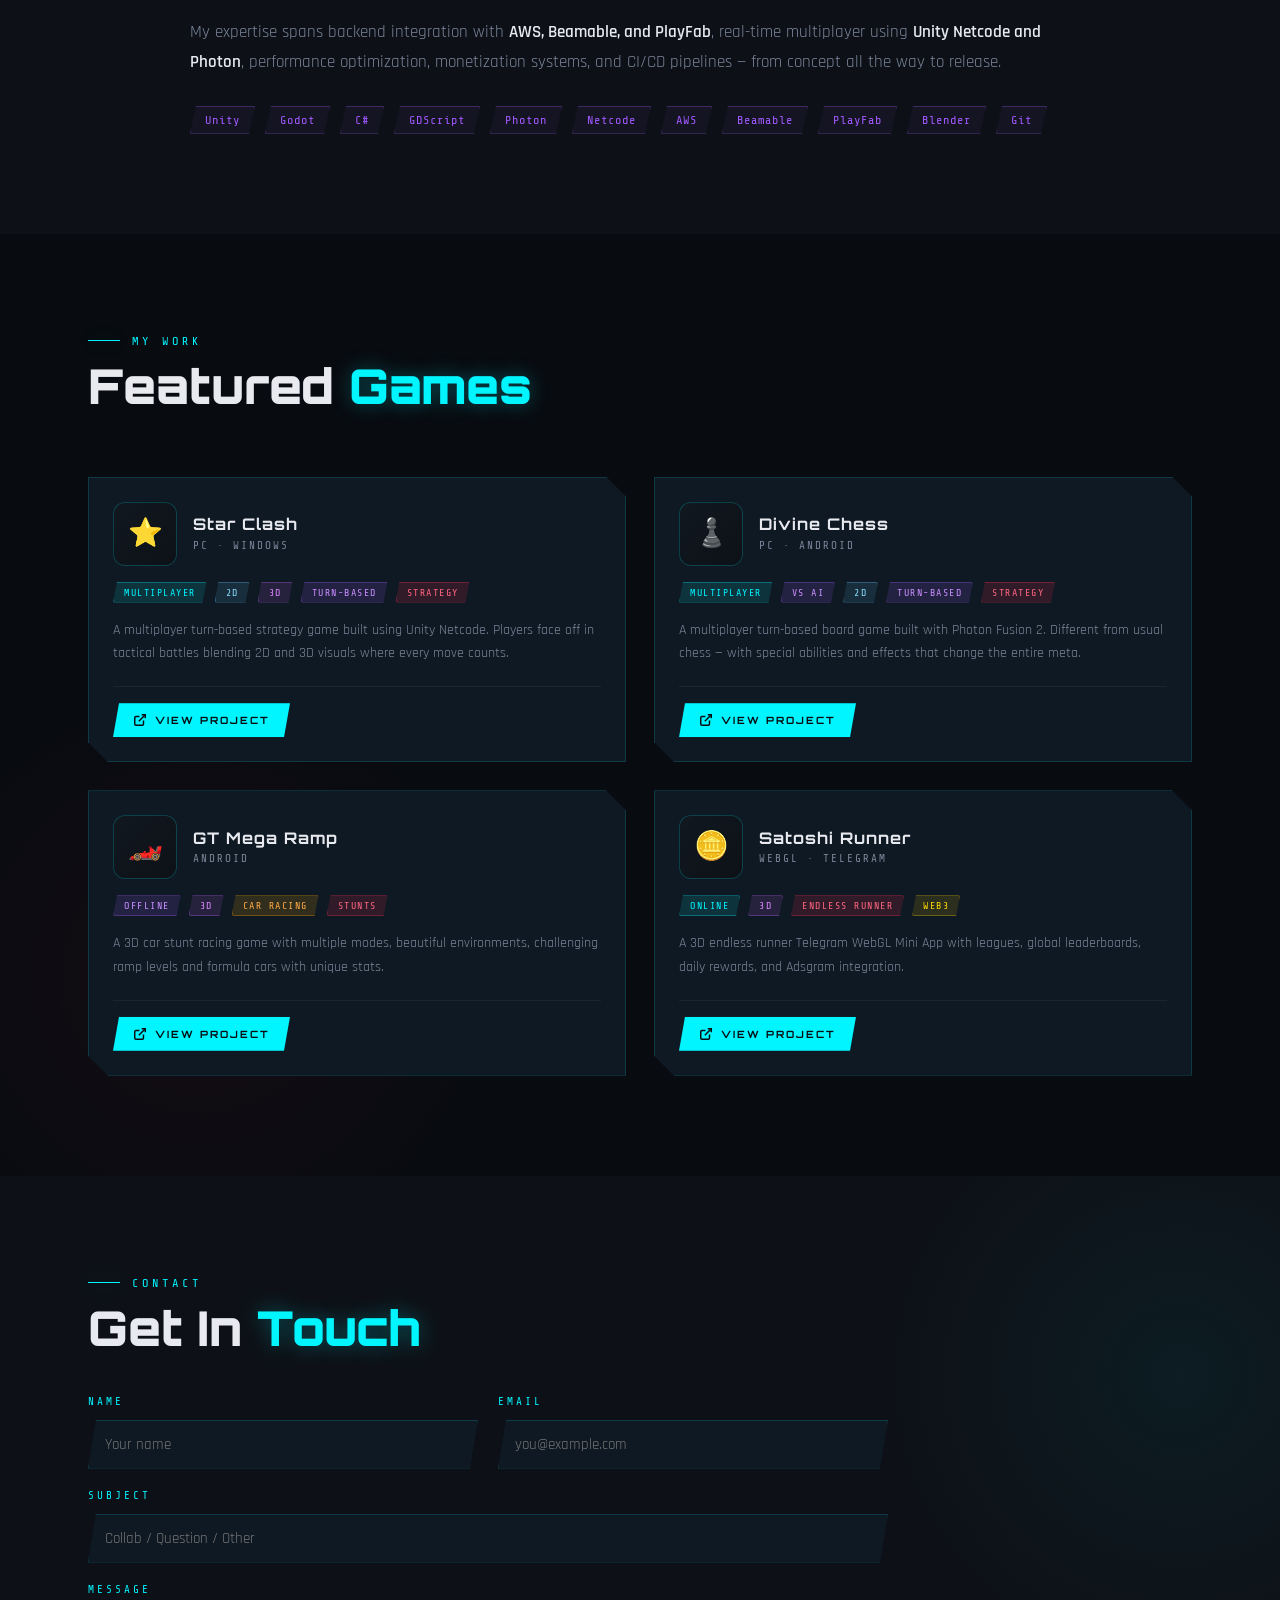
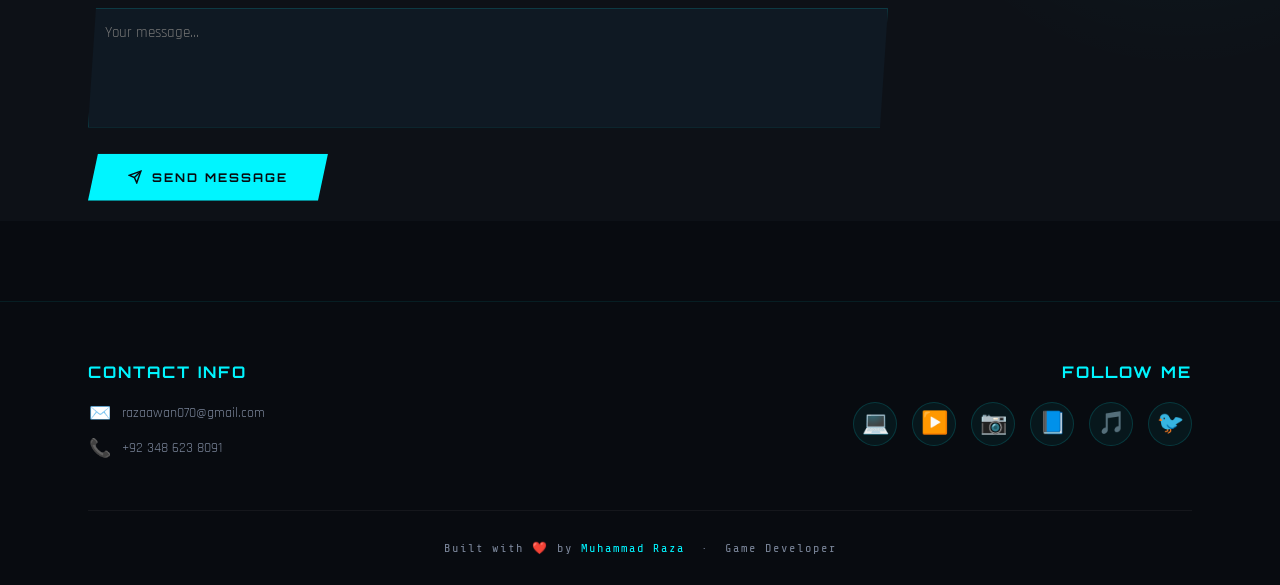
==== commit 16d95138: "updated about me, contact and project pages" ====
--- a/index.html
+++ b/index.html
@@ -64,34 +64,45 @@
   <section id="about">
     <div class="container">
       <div class="about-grid">
-        <div class="about-visual reveal">
-          <div class="about-avatar">
-            <div class="about-avatar-inner">
-              <!-- Replace with: <img src="assets/your-photo.jpg" alt="Muhammad Raza"> -->
-              <span class="avatar-icon">🎮</span>
-            </div>
-            <div class="avatar-corner tl"></div>
-            <div class="avatar-corner tr"></div>
-            <div class="avatar-corner bl"></div>
-            <div class="avatar-corner br"></div>
-          </div>
-          <div class="about-stats">
-            <div class="stat-box">
-              <div class="stat-num">3+</div>
-              <div class="stat-label">Years Exp.</div>
-            </div>
-            <div class="stat-box">
-              <div class="stat-num">10+</div>
-              <div class="stat-label">Projects</div>
-            </div>
-          </div>
-        </div>
-
-        <div class="about-text">
-          <div class="section-header reveal reveal-delay-1">
-            <div class="section-label">About Me</div>
+
+        <!-- About Me Header (full width) -->
+        <div class="section-header reveal reveal-delay-1" style="width: 100%;">
+          <div class="section-label">About Me</div>
+        </div>
+
+        <!-- Two-column row for title + avatar/stats -->
+        <div class="about-row">
+          <!-- Left column: The Dev Behind the Code title (now first) -->
+          <div class="about-title-right reveal reveal-delay-1">
             <h2 class="section-title">The Dev <span>Behind</span> the Code</h2>
           </div>
+
+          <!-- Right column: Avatar + Stats (now second) -->
+          <div class="about-visual reveal">
+            <div class="about-avatar">
+              <div class="about-avatar-inner">
+                <span class="avatar-icon">🎮</span>
+              </div>
+              <div class="avatar-corner tl"></div>
+              <div class="avatar-corner tr"></div>
+              <div class="avatar-corner bl"></div>
+              <div class="avatar-corner br"></div>
+            </div>
+            <div class="about-stats">
+              <div class="stat-box">
+                <div class="stat-num">3+</div>
+                <div class="stat-label">Years Exp.</div>
+              </div>
+              <div class="stat-box">
+                <div class="stat-num">10+</div>
+                <div class="stat-label">Projects</div>
+              </div>
+            </div>
+          </div>
+        </div>
+
+        <!-- About Text Content (full width below) -->
+        <div class="about-text-content">
           <p class="about-bio reveal reveal-delay-2">
             Hey! I'm <strong>Muhammad Raza</strong>, a passionate game developer with <strong>3+ years
               of experience</strong> building multiplayer, mobile, PC, and WebGL games. I've shipped
@@ -117,6 +128,7 @@
             <span class="skill-tag">Git</span>
           </div>
         </div>
+
       </div>
     </div>
   </section>
@@ -281,72 +293,86 @@
   </section>
 
 
-  <!-- CONTACT -->
+  <!-- CONTACT FORM SECTION -->
   <section id="contact">
     <div class="container">
-      <div class="contact-layout">
-        <div class="contact-info">
-          <div class="section-header reveal">
-            <div class="section-label">Contact</div>
-            <h2 class="section-title">Let's <span>Connect</span></h2>
-          </div>
-          <p class="contact-desc reveal reveal-delay-1">
-            Have a collaboration idea, want to work together, or just want to talk game dev?
-            I'd love to hear from you.
-          </p>
-          <div class="contact-links reveal reveal-delay-2">
-            <a href="mailto:razaawan070@gmail.com" class="contact-link">
-              <span class="link-icon">✉️</span>
-              <span class="link-label">Email</span>
-              <span class="link-value">razaawan070@gmail.com</span>
+      <div class="contact-form-container reveal">
+        <div class="section-header">
+          <div class="section-label">Contact</div>
+          <h2 class="section-title">Get In <span>Touch</span></h2>
+        </div>
+
+        <form class="contact-form" id="contactForm">
+          <div class="form-row">
+            <div class="form-group">
+              <label>Name</label>
+              <input type="text" placeholder="Your name" required>
+            </div>
+            <div class="form-group">
+              <label>Email</label>
+              <input type="email" placeholder="you@example.com" required>
+            </div>
+          </div>
+          <div class="form-group">
+            <label>Subject</label>
+            <input type="text" placeholder="Collab / Question / Other">
+          </div>
+          <div class="form-group">
+            <label>Message</label>
+            <textarea placeholder="Your message..."></textarea>
+          </div>
+          <button type="submit" class="submit-btn" id="submitBtn">
+            <svg width="14" height="14" viewBox="0 0 24 24" fill="none" stroke="currentColor" stroke-width="2.5">
+              <line x1="22" y1="2" x2="11" y2="13" />
+              <polygon points="22 2 15 22 11 13 2 9 22 2" />
+            </svg>
+            Send Message
+          </button>
+        </form>
+      </div>
+    </div>
+  </section>
+
+  <!-- EXPANDED FOOTER -->
+  <footer class="expanded-footer">
+    <div class="container">
+      <div class="footer-grid">
+
+        <!-- Left Column: Contact Info -->
+        <div class="footer-col">
+          <h3 class="footer-title">Contact Info</h3>
+          <div class="footer-contact-links">
+            <a href="mailto:razaawan070@gmail.com" class="footer-contact-link">
+              <span class="footer-icon">✉️</span>
+              <span>razaawan070@gmail.com</span>
             </a>
-            <a href="https://github.com/Raza-Awan-01" target="_blank" class="contact-link">
-              <span class="link-icon">💻</span>
-              <span class="link-label">GitHub</span>
-              <span class="link-value">github.com/Raza-Awan-01</span>
+            <a href="tel:+923486238091" class="footer-contact-link">
+              <span class="footer-icon">📞</span>
+              <span>+92 348 623 8091</span>
             </a>
-            <a href="tel:+923486238091" class="contact-link">
-              <span class="link-icon">📞</span>
-              <span class="link-label">Phone</span>
-              <span class="link-value">+92 348 623 8091</span>
-            </a>
-          </div>
-        </div>
-        <div class="reveal reveal-delay-2">
-          <form class="contact-form" id="contactForm">
-            <div class="form-row">
-              <div class="form-group">
-                <label>Name</label>
-                <input type="text" placeholder="Your name" required>
-              </div>
-              <div class="form-group">
-                <label>Email</label>
-                <input type="email" placeholder="you@example.com" required>
-              </div>
-            </div>
-            <div class="form-group">
-              <label>Subject</label>
-              <input type="text" placeholder="Collab / Question / Other">
-            </div>
-            <div class="form-group">
-              <label>Message</label>
-              <textarea placeholder="Your message..."></textarea>
-            </div>
-            <button type="submit" class="submit-btn" id="submitBtn">
-              <svg width="14" height="14" viewBox="0 0 24 24" fill="none" stroke="currentColor" stroke-width="2.5">
-                <line x1="22" y1="2" x2="11" y2="13" />
-                <polygon points="22 2 15 22 11 13 2 9 22 2" />
-              </svg>
-              Send Message
-            </button>
-          </form>
-        </div>
-      </div>
-    </div>
-  </section>
-
-  <footer>
-    <p class="footer-text">Built with ❤️ by <span>Muhammad Raza</span> &nbsp;·&nbsp; Game Developer</p>
+          </div>
+        </div>
+
+        <!-- Right Column: Follow Me with Social Icons -->
+        <div class="footer-col">
+          <h3 class="footer-title">Follow Me</h3>
+          <div class="footer-social-icons">
+            <a href="https://github.com/Raza-Awan-01" class="footer-social-icon" target="_blank" title="GitHub">💻</a>
+            <a href="#" class="footer-social-icon" target="_blank" title="YouTube">▶️</a>
+            <a href="#" class="footer-social-icon" target="_blank" title="Instagram">📷</a>
+            <a href="#" class="footer-social-icon" target="_blank" title="Facebook">📘</a>
+            <a href="#" class="footer-social-icon" target="_blank" title="TikTok">🎵</a>
+            <a href="#" class="footer-social-icon" target="_blank" title="Twitter">🐦</a>
+          </div>
+        </div>
+
+      </div>
+
+      <!-- Bottom Text (centered) -->
+      <div class="footer-bottom">
+        <p class="footer-text">Built with ❤️ by <span>Muhammad Raza</span> &nbsp;·&nbsp; Game Developer</p>
+      </div>
+    </div>
   </footer>
 
   <!-- JS Files -->
--- a/css/base.css
+++ b/css/base.css
@@ -26,6 +26,8 @@
 
 html {
   scroll-behavior: smooth;
+  overflow-x: hidden;
+  width: 100%;
 }
 
 body {
@@ -33,6 +35,7 @@
   color: var(--text);
   font-family: 'Rajdhani', sans-serif;
   overflow-x: hidden;
+  width: 100%;
   cursor: none;
 }
 
@@ -59,6 +62,8 @@
   max-width: 1200px;
   margin: 0 auto;
   padding: 0 48px;
+  width: 100%;
+  box-sizing: border-box;
 }
 
 /* ── Section headers ── */
--- a/css/nav.css
+++ b/css/nav.css
@@ -7,6 +7,8 @@
   top: 0;
   left: 0;
   right: 0;
+  width: 100%;
+  box-sizing: border-box;
   z-index: 1000;
   display: flex;
   justify-content: space-between;
@@ -73,8 +75,17 @@
   flex-direction: column;
   gap: 5px;
   cursor: pointer;
-  padding: 4px;
+  padding: 8px;
+  /* INCREASED for better touch target */
   z-index: 1001;
+  position: relative;
+  /* ADD THIS */
+  right: 0;
+  /* ADD THIS */
+  background: transparent;
+  /* ADD THIS */
+  border: none;
+  /* ADD THIS */
 }
 
 .hamburger span {
@@ -88,6 +99,22 @@
 @media (max-width: 768px) {
   nav {
     padding: 14px 20px;
+    justify-content: space-between;
+    /* MAKE SURE THIS IS HERE */
+    align-items: center;
+    /* MAKE SURE THIS IS HERE */
+  }
+
+  .hamburger {
+    display: flex;
+    /* This shows it on mobile */
+    order: 2;
+    /* ADD THIS - pushes it to the right */
+  }
+
+  .nav-logo {
+    order: 1;
+    /* ADD THIS - keeps logo on left */
   }
 
   .nav-links {
@@ -113,8 +140,4 @@
   .nav-links a {
     font-size: 16px;
   }
-
-  .hamburger {
-    display: flex;
-  }
 }
--- a/css/home.css
+++ b/css/home.css
@@ -73,7 +73,10 @@
   position: relative;
   z-index: 2;
   text-align: center;
-  padding: 0 24px;
+  padding: 0 16px;
+  width: 100%;
+  max-width: 100%;
+  box-sizing: border-box;
 }
 
 .hero-tag {
@@ -96,6 +99,7 @@
   margin-bottom: 16px;
   opacity: 0;
   animation: fade-up 0.8s ease 0.5s forwards;
+  word-break: break-word;
 }
 
 .hero-name .line1 {
@@ -136,14 +140,19 @@
 .scroll-indicator {
   position: absolute;
   bottom: 32px;
-  left: 50%;
-  transform: translateX(-50%);
+  left: 0;
+  right: 0;
   display: flex;
   flex-direction: column;
   align-items: center;
+  justify-content: center;
   gap: 8px;
   opacity: 0;
   animation: fade-up 0.8s ease 1.2s forwards;
+  width: 100%;
+  text-align: center;
+  margin: 0;
+  pointer-events: none;
 }
 
 .scroll-indicator span {
@@ -151,6 +160,8 @@
   font-size: 11px;
   letter-spacing: 3px;
   color: var(--text-dim);
+  display: block;
+  text-align: center;
 }
 
 .scroll-line {
@@ -158,6 +169,7 @@
   height: 48px;
   background: linear-gradient(to bottom, var(--accent), transparent);
   animation: pulse-line 2s ease infinite;
+  margin: 0 auto;
 }
 
 @keyframes pulse-line {
@@ -184,4 +196,22 @@
     opacity: 1;
     transform: translateY(0);
   }
+}
+
+@media (max-width: 768px) {
+  .scroll-indicator {
+    bottom: 24px;
+  }
+}
+
+@media (max-width: 480px) {
+  .hero-name {
+    font-size: clamp(36px, 10vw, 42px);
+  }
+
+  .hero-sub {
+    font-size: 14px;
+    letter-spacing: 2px;
+    padding: 0 10px;
+  }
 }
--- a/css/about.css
+++ b/css/about.css
@@ -19,23 +19,46 @@
   pointer-events: none;
 }
 
-/* Grid layout */
+/* About layout - stacked vertically for ALL screens */
 .about-grid {
-  display: grid;
-  grid-template-columns: 1fr 1.4fr;
-  gap: 64px;
+  display: flex;
+  flex-direction: column;
+  gap: 0px;
+  max-width: 900px;
+  margin: 0 auto;
+}
+
+/* About Me header */
+.about-grid>.section-header {
+  width: 100%;
+  margin-bottom: 0px;
+}
+
+/* Title container - now full width */
+.about-title-right {
+  width: 100%;
+  margin-bottom: 30px;
+}
+
+.about-title-right .section-title {
+  font-size: 42px;
+  margin: 0;
+  line-height: 1.2;
+}
+
+/* Visual container - centered */
+.about-visual {
+  width: 100%;
+  display: flex;
+  flex-direction: column;
   align-items: center;
-}
-
-/* Avatar */
-.about-visual {
-  position: relative;
+  margin-bottom: 20px;
 }
 
 .about-avatar {
   width: 100%;
   aspect-ratio: 1;
-  max-width: 340px;
+  max-width: 280px;
   background: var(--card-bg);
   border: 1px solid var(--card-border);
   position: relative;
@@ -53,7 +76,6 @@
   position: relative;
 }
 
-/* If using an actual photo, it fills the box */
 .about-avatar-inner img {
   width: 100%;
   height: 100%;
@@ -62,7 +84,7 @@
 }
 
 .avatar-icon {
-  font-size: 120px;
+  font-size: 100px;
   position: relative;
   z-index: 1;
 }
@@ -109,13 +131,14 @@
   border-width: 0 2px 2px 0;
 }
 
-/* Stat boxes */
+/* Stat boxes - centered */
 .about-stats {
   display: grid;
   grid-template-columns: 1fr 1fr;
   gap: 16px;
   margin-top: 24px;
-  max-width: 240px;
+  max-width: 280px;
+  width: 100%;
 }
 
 .stat-box {
@@ -155,9 +178,10 @@
   margin-top: 4px;
 }
 
-/* Text side */
-.about-text .section-header {
-  margin-bottom: 32px;
+/* Text content */
+.about-text-content {
+  width: 100%;
+  margin-top: 20px;
 }
 
 .about-bio {
@@ -199,19 +223,48 @@
   color: white;
 }
 
-/* Mobile */
+/* Remove the old row layout since we're stacking */
+.about-row {
+  display: contents;
+  /* This makes the div act as if it doesn't exist */
+}
+
+/* Mobile adjustments */
 @media (max-width: 768px) {
-  .about-grid {
-    grid-template-columns: 1fr;
-    gap: 40px;
+  .about-title-right .section-title {
+    font-size: 32px;
+  }
+
+  .avatar-icon {
+    font-size: 70px;
   }
 
   .about-avatar {
-    max-width: 260px;
-    margin: 0 auto;
+    max-width: 200px;
   }
 
   .about-stats {
-    margin: 24px auto 0;
+    max-width: 200px;
+  }
+
+  .stat-num {
+    font-size: 24px;
+  }
+
+  .stat-label {
+    font-size: 11px;
+  }
+
+  .about-bio {
+    font-size: 15px;
+  }
+
+  .skills-row {
+    justify-content: center;
+  }
+
+  .skill-tag {
+    font-size: 11px;
+    padding: 5px 12px;
   }
 }
--- a/css/contact.css
+++ b/css/contact.css
@@ -6,6 +6,8 @@
   background: var(--bg2);
   position: relative;
   overflow: hidden;
+  padding-bottom: 0;
+  /* Remove bottom padding since footer follows */
 }
 
 #contact::after {
@@ -19,97 +21,24 @@
   pointer-events: none;
 }
 
-/* Layout */
-.contact-layout {
-  display: grid;
-  grid-template-columns: 1fr 1.2fr;
-  gap: 64px;
-  align-items: start;
-}
-
-.contact-info .section-header {
-  margin-bottom: 32px;
-}
-
-.contact-desc {
-  font-size: 16px;
-  line-height: 1.8;
-  color: var(--text-dim);
+/* Contact Form Container */
+.contact-form-container {
+  width: 100%;
+  margin: 0 auto;
+}
+
+.contact-form-container .section-header {
   margin-bottom: 40px;
 }
 
-/* Social / contact links */
-.contact-links {
-  display: flex;
-  flex-direction: column;
-  gap: 16px;
-}
-
-.contact-link {
-  display: flex;
-  align-items: center;
-  gap: 16px;
-  padding: 16px 20px;
-  background: var(--card-bg);
-  border: 1px solid var(--card-border);
-  text-decoration: none;
-  color: var(--text);
-  transition: all 0.3s;
-  clip-path: polygon(8px 0%, 100% 0%, calc(100% - 8px) 100%, 0% 100%);
-  position: relative;
-  overflow: hidden;
-}
-
-.contact-link::before {
-  content: '';
-  position: absolute;
-  left: 0;
-  top: 0;
-  bottom: 0;
-  width: 0;
-  background: rgba(0, 245, 255, 0.05);
-  transition: width 0.3s;
-}
-
-.contact-link:hover::before {
+.contact-form {
+  max-width: 800px;
   width: 100%;
-}
-
-.contact-link:hover {
-  border-color: rgba(0, 245, 255, 0.4);
-  color: var(--accent);
-  transform: translateX(4px);
-}
-
-.link-icon {
-  font-size: 20px;
-  width: 32px;
-  text-align: center;
-}
-
-.link-label {
-  font-family: 'Rajdhani', sans-serif;
-  font-weight: 600;
-  font-size: 15px;
-  letter-spacing: 1px;
-}
-
-.link-value {
-  font-family: 'Share Tech Mono', monospace;
-  font-size: 12px;
-  color: var(--text-dim);
-  margin-left: auto;
-}
-
-/* Contact form */
-.contact-form {
-  display: flex;
-  flex-direction: column;
-  gap: 20px;
 }
 
 .form-group {
   position: relative;
+  margin-bottom: 20px;
 }
 
 .form-group label {
@@ -119,7 +48,7 @@
   color: var(--accent);
   text-transform: uppercase;
   display: block;
-  margin-bottom: 8px;
+  margin-bottom: 12px;
 }
 
 .form-group input,
@@ -150,7 +79,8 @@
 .form-row {
   display: grid;
   grid-template-columns: 1fr 1fr;
-  gap: 16px;
+  gap: 20px;
+  margin-bottom: 0;
 }
 
 /* Submit button */
@@ -172,6 +102,8 @@
   display: flex;
   align-items: center;
   gap: 10px;
+  margin-top: 10px;
+  margin-bottom: 20px;
 }
 
 .submit-btn:hover {
@@ -180,18 +112,148 @@
   transform: translateY(-2px);
 }
 
+/* ============================================================
+    Expanded Footer Styles
+   ============================================================ */
+
+.expanded-footer {
+  background: var(--bg);
+  border-top: 1px solid rgba(0, 245, 255, 0.08);
+  padding: 60px 0 30px;
+  margin-top: 80px;
+}
+
+.footer-grid {
+  display: grid;
+  grid-template-columns: 1fr 1fr;
+  gap: 40px;
+  margin-bottom: 50px;
+}
+
+.footer-col {
+  display: flex;
+  flex-direction: column;
+}
+
+.footer-col:first-child {
+  align-items: flex-start;
+}
+
+.footer-col:last-child {
+  align-items: flex-end;
+}
+
+.footer-title {
+  font-family: 'Orbitron', monospace;
+  font-size: 16px;
+  font-weight: 700;
+  color: var(--accent);
+  letter-spacing: 2px;
+  margin-bottom: 20px;
+  text-transform: uppercase;
+}
+
+.footer-contact-links {
+  display: flex;
+  flex-direction: column;
+  gap: 12px;
+}
+
+.footer-contact-link {
+  display: flex;
+  align-items: center;
+  gap: 10px;
+  color: var(--text-dim);
+  text-decoration: none;
+  font-size: 14px;
+  transition: color 0.3s;
+}
+
+.footer-contact-link:hover {
+  color: var(--accent);
+}
+
+.footer-icon {
+  font-size: 18px;
+  width: 24px;
+}
+
+.footer-social-icons {
+  display: flex;
+  gap: 15px;
+  flex-wrap: wrap;
+  justify-content: flex-end;
+}
+
+.footer-social-icon {
+  width: 44px;
+  height: 44px;
+  border-radius: 50%;
+  background: rgba(0, 245, 255, 0.05);
+  border: 1px solid rgba(0, 245, 255, 0.15);
+  display: flex;
+  align-items: center;
+  justify-content: center;
+  font-size: 22px;
+  color: var(--text-dim);
+  text-decoration: none;
+  transition: all 0.3s;
+}
+
+.footer-social-icon:hover {
+  background: rgba(0, 245, 255, 0.15);
+  border-color: var(--accent);
+  color: var(--accent);
+  transform: translateY(-3px);
+}
+
+.footer-bottom {
+  text-align: center;
+  padding-top: 30px;
+  border-top: 1px solid rgba(255, 255, 255, 0.05);
+}
+
+.footer-text {
+  font-family: 'Share Tech Mono', monospace;
+  font-size: 12px;
+  color: var(--text-dim);
+  letter-spacing: 2px;
+}
+
+.footer-text span {
+  color: var(--accent);
+}
+
 /* Mobile */
 @media (max-width: 768px) {
-  .contact-layout {
-    grid-template-columns: 1fr;
-    gap: 48px;
-  }
-
   .form-row {
     grid-template-columns: 1fr;
   }
 
-  .link-value {
-    display: none;
+  .footer-grid {
+    grid-template-columns: 1fr;
+    gap: 30px;
+    text-align: center;
+  }
+
+  .footer-col:first-child,
+  .footer-col:last-child {
+    align-items: center;
+  }
+
+  .footer-contact-links {
+    align-items: center;
+  }
+
+  .footer-social-icons {
+    justify-content: center;
+  }
+
+  .expanded-footer {
+    padding: 40px 0 20px;
+  }
+
+  .submit-btn {
+    align-self: center;
   }
 }
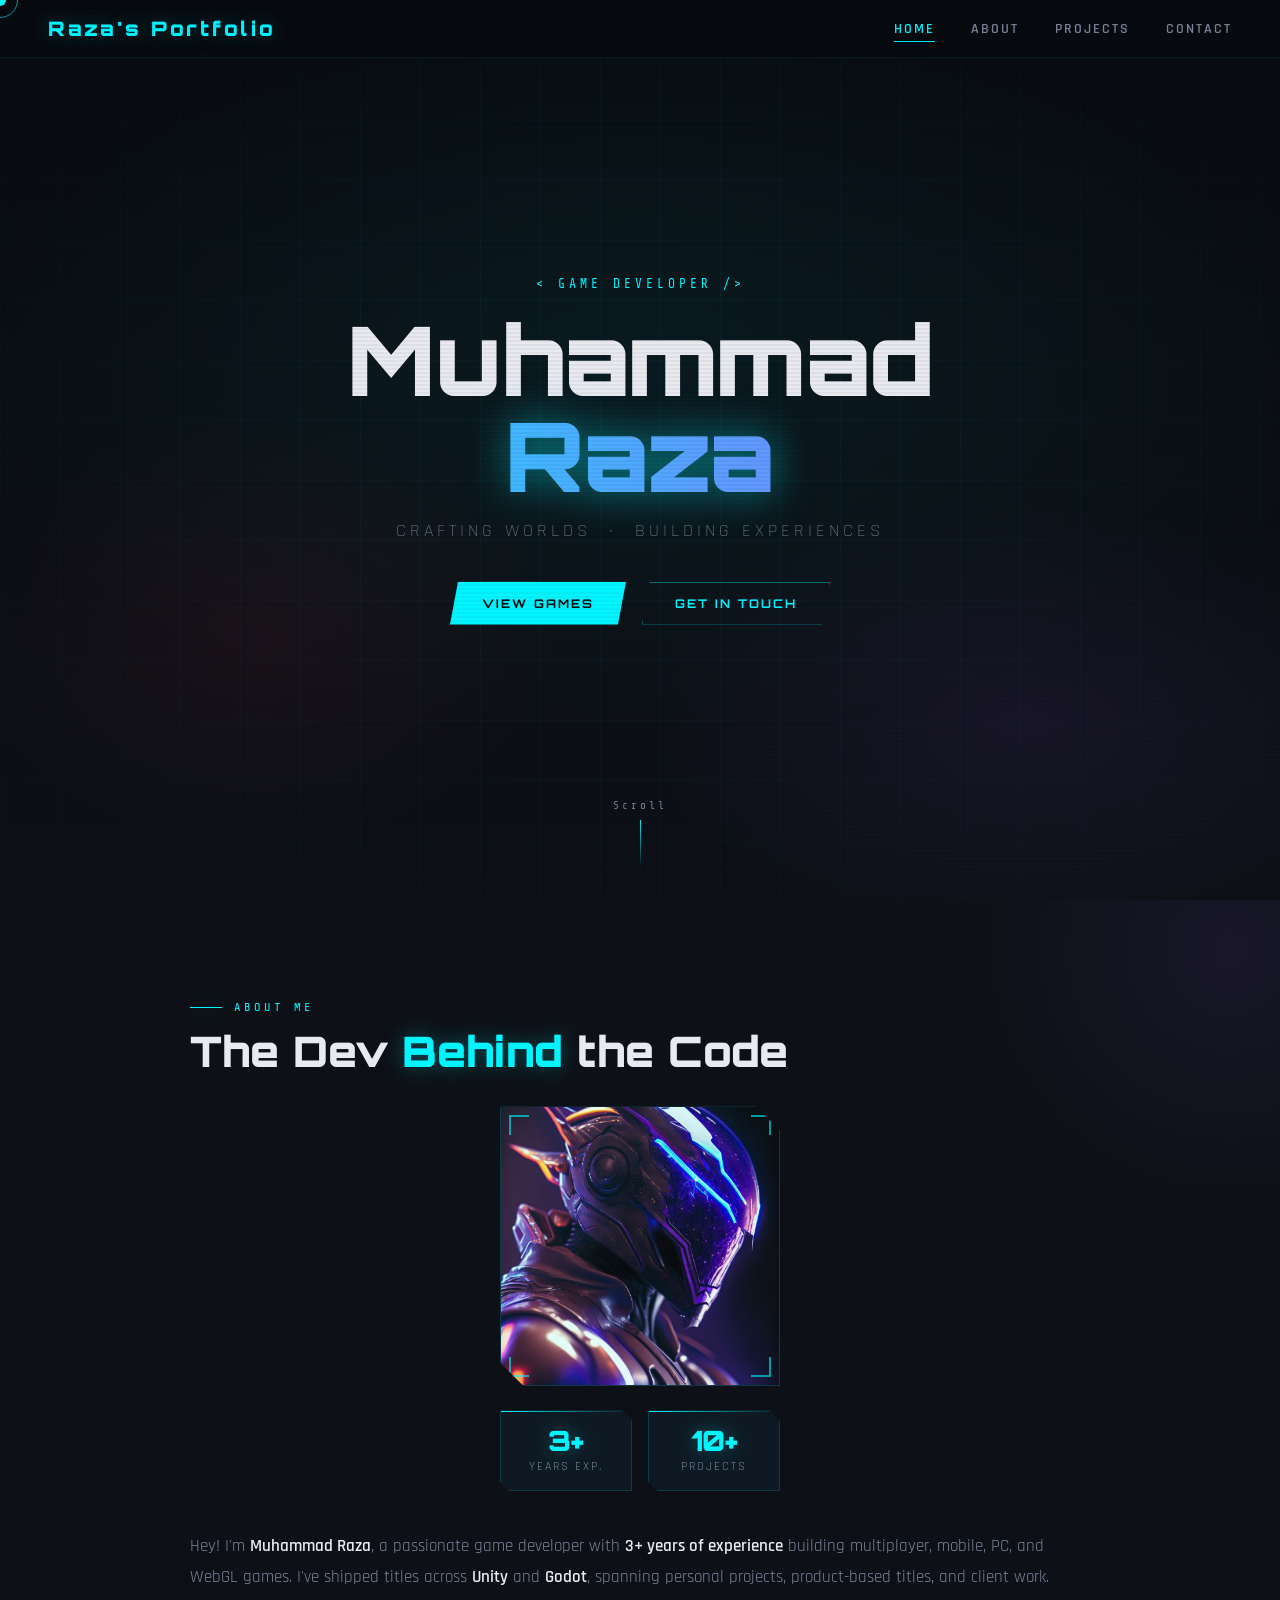
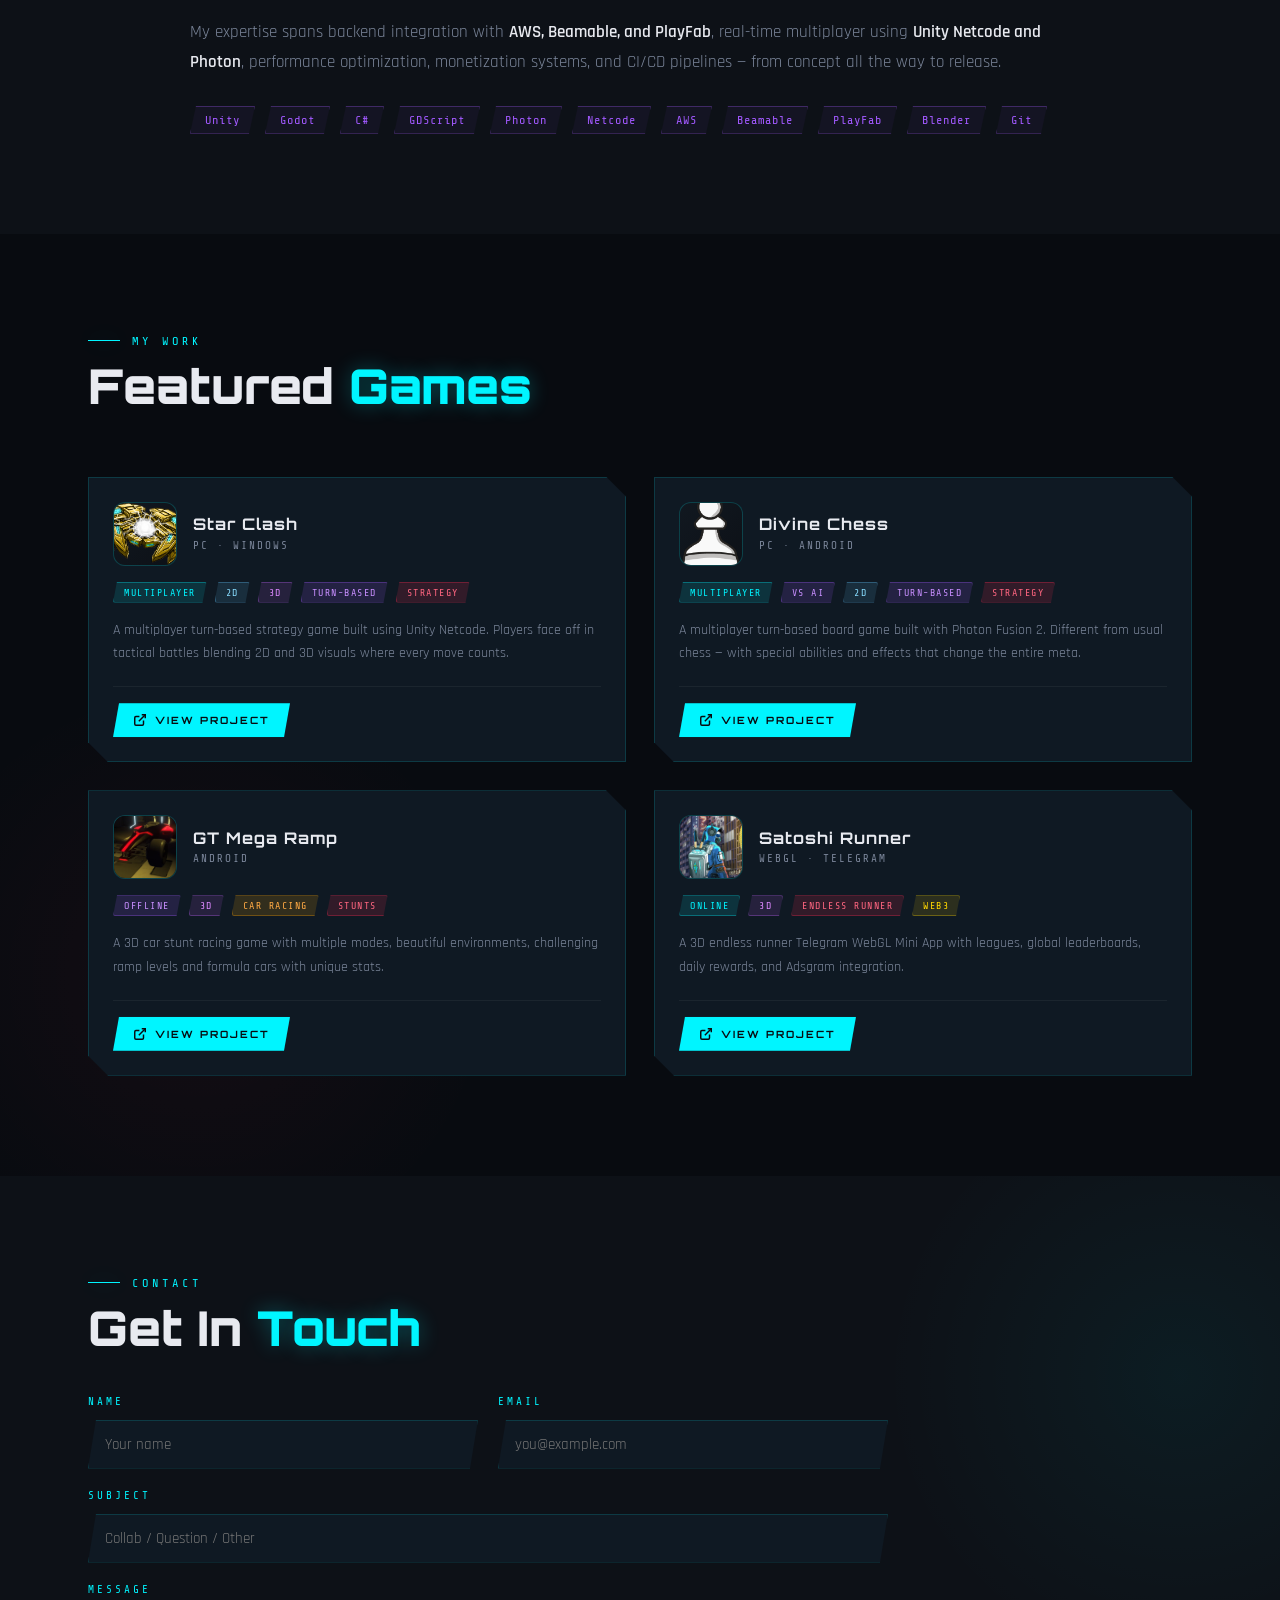
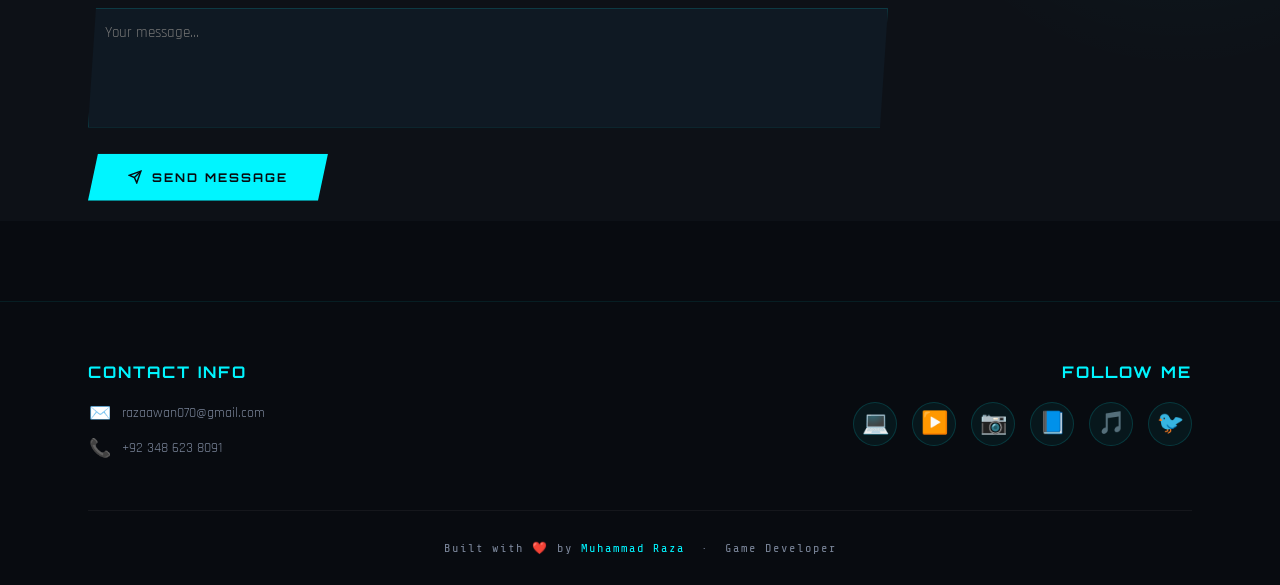
==== commit 2084f548: "added profile icons for avatar and projects added apk links and screenshots" ====
--- a/index.html
+++ b/index.html
@@ -70,18 +70,17 @@
           <div class="section-label">About Me</div>
         </div>
 
-        <!-- Two-column row for title + avatar/stats -->
         <div class="about-row">
-          <!-- Left column: The Dev Behind the Code title (now first) -->
+          <!-- The Dev Behind the Code title -->
           <div class="about-title-right reveal reveal-delay-1">
             <h2 class="section-title">The Dev <span>Behind</span> the Code</h2>
           </div>
 
-          <!-- Right column: Avatar + Stats (now second) -->
+          <!-- Avatar + Stats (now second) -->
           <div class="about-visual reveal">
             <div class="about-avatar">
               <div class="about-avatar-inner">
-                <span class="avatar-icon">🎮</span>
+                <img src="assets/profile/profile(3).png" alt="Muhammad Raza">
               </div>
               <div class="avatar-corner tl"></div>
               <div class="avatar-corner tr"></div>
@@ -147,8 +146,7 @@
           <div class="card-inner">
             <div class="card-top">
               <div class="game-icon">
-                <!-- Replace with: <img src="assets/star-clash/icon.png" alt="Star Clash"> -->
-                <span class="game-icon-placeholder">⭐</span>
+                <img src="assets/star-clash/icon.png" alt="Star Clash">
               </div>
               <div class="card-title-area">
                 <div class="game-name">Star Clash</div>
@@ -184,8 +182,7 @@
           <div class="card-inner">
             <div class="card-top">
               <div class="game-icon">
-                <!-- Replace with: <img src="assets/divine-chess/icon.png" alt="Divine Chess"> -->
-                <span class="game-icon-placeholder">♟️</span>
+                <img src="assets/divine-chess/icon.png" alt="Divine Chess">
               </div>
               <div class="card-title-area">
                 <div class="game-name">Divine Chess</div>
@@ -221,8 +218,7 @@
           <div class="card-inner">
             <div class="card-top">
               <div class="game-icon">
-                <!-- Replace with: <img src="assets/gt-mega-ramp/icon.png" alt="GT Mega Ramp"> -->
-                <span class="game-icon-placeholder">🏎️</span>
+                <img src="assets/gt-mega-ramp/icon.jpeg" alt="GT Mega Ramp">
               </div>
               <div class="card-title-area">
                 <div class="game-name">GT Mega Ramp</div>
@@ -257,8 +253,7 @@
           <div class="card-inner">
             <div class="card-top">
               <div class="game-icon">
-                <!-- Replace with: <img src="assets/satoshi-runner/icon.png" alt="Satoshi Runner"> -->
-                <span class="game-icon-placeholder">🪙</span>
+                <img src="assets/satoshi-runner/icon.jpeg" alt="Satoshi Runner">
               </div>
               <div class="card-title-area">
                 <div class="game-name">Satoshi Runner</div>
--- a/css/contact.css
+++ b/css/contact.css
@@ -218,6 +218,7 @@
   font-size: 12px;
   color: var(--text-dim);
   letter-spacing: 2px;
+  white-space: nowrap;
 }
 
 .footer-text span {
@@ -256,4 +257,24 @@
   .submit-btn {
     align-self: center;
   }
+
+  .footer-bottom {
+    text-align: center;
+    padding-top: 30px;
+    border-top: 1px solid rgba(255, 255, 255, 0.05);
+    overflow-x: auto;
+    /* ADD THIS - allows scroll if needed */
+    -webkit-overflow-scrolling: touch;
+  }
+
+  .footer-text {
+    font-size: 11px;
+    /* Slightly smaller on mobile */
+    letter-spacing: 1px;
+    white-space: nowrap;
+    display: inline-block;
+    /* ADD THIS */
+    padding: 0 10px;
+    /* ADD THIS */
+  }
 }
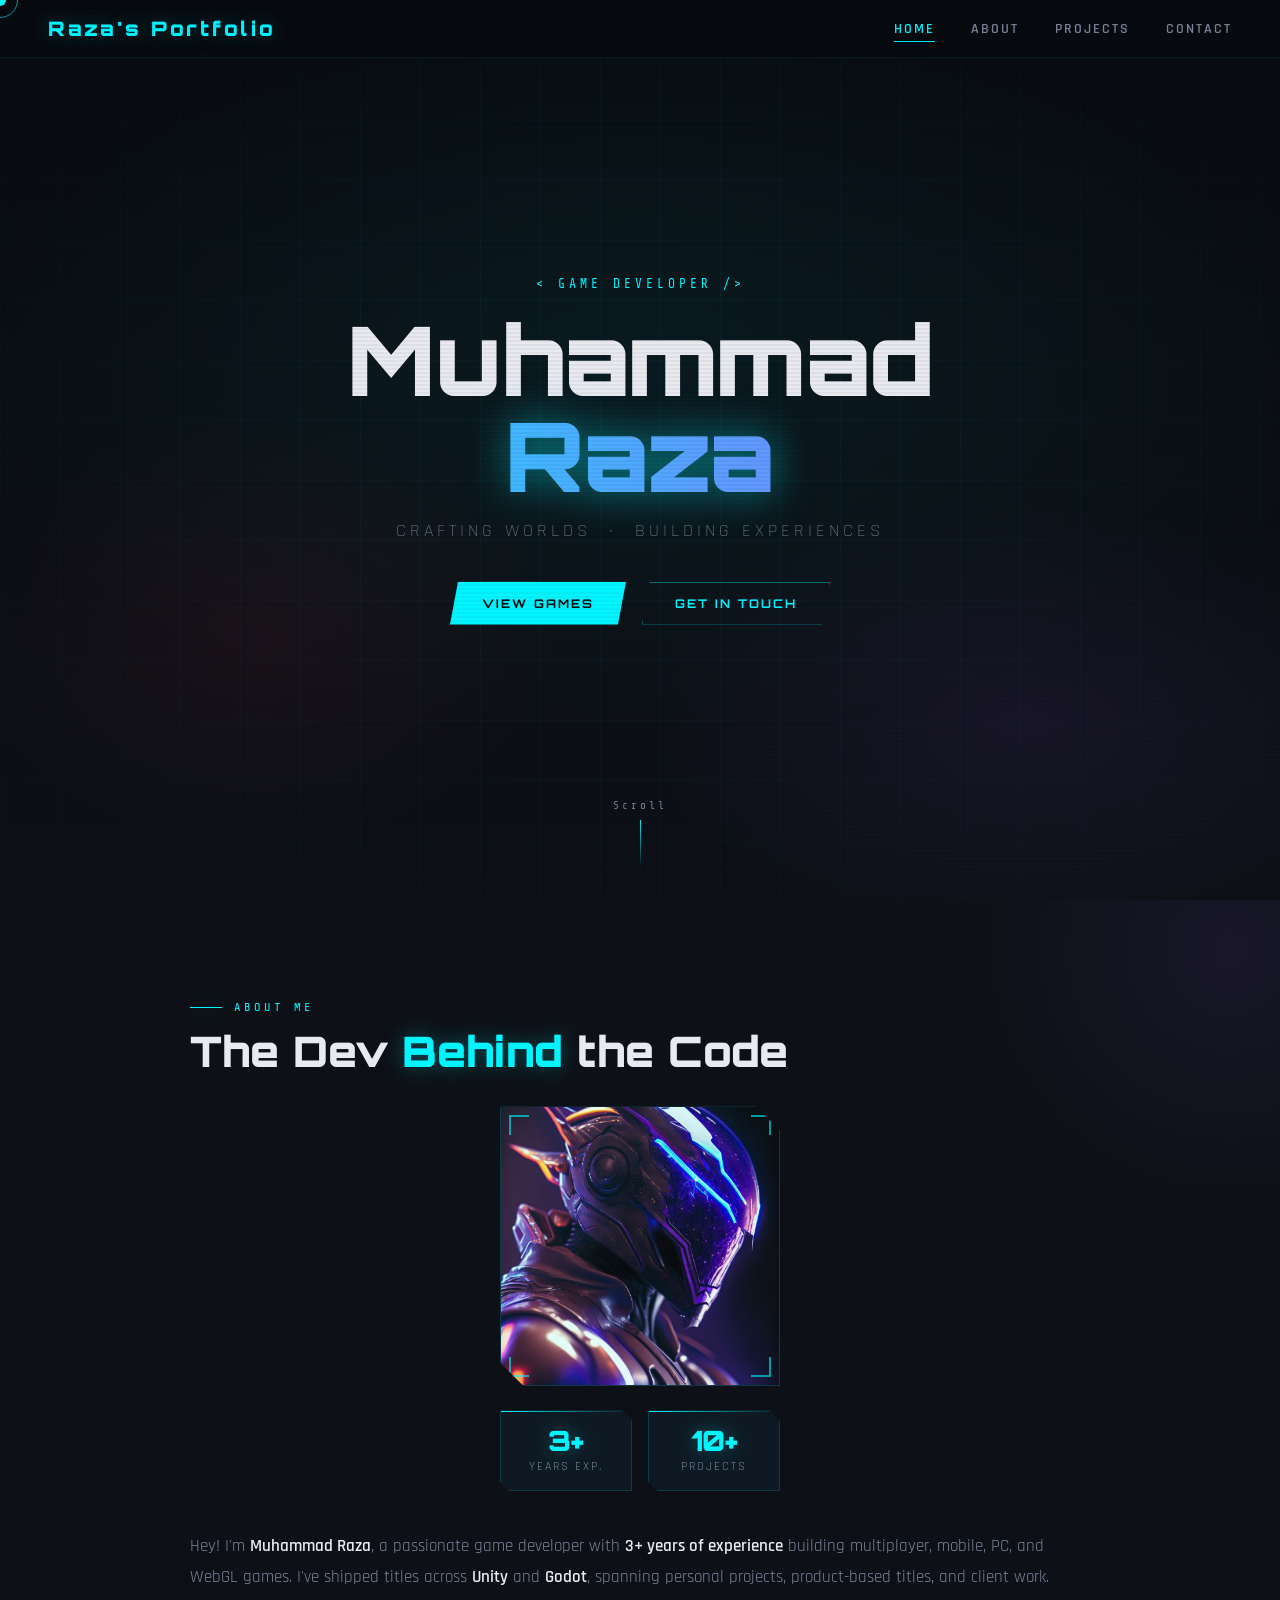
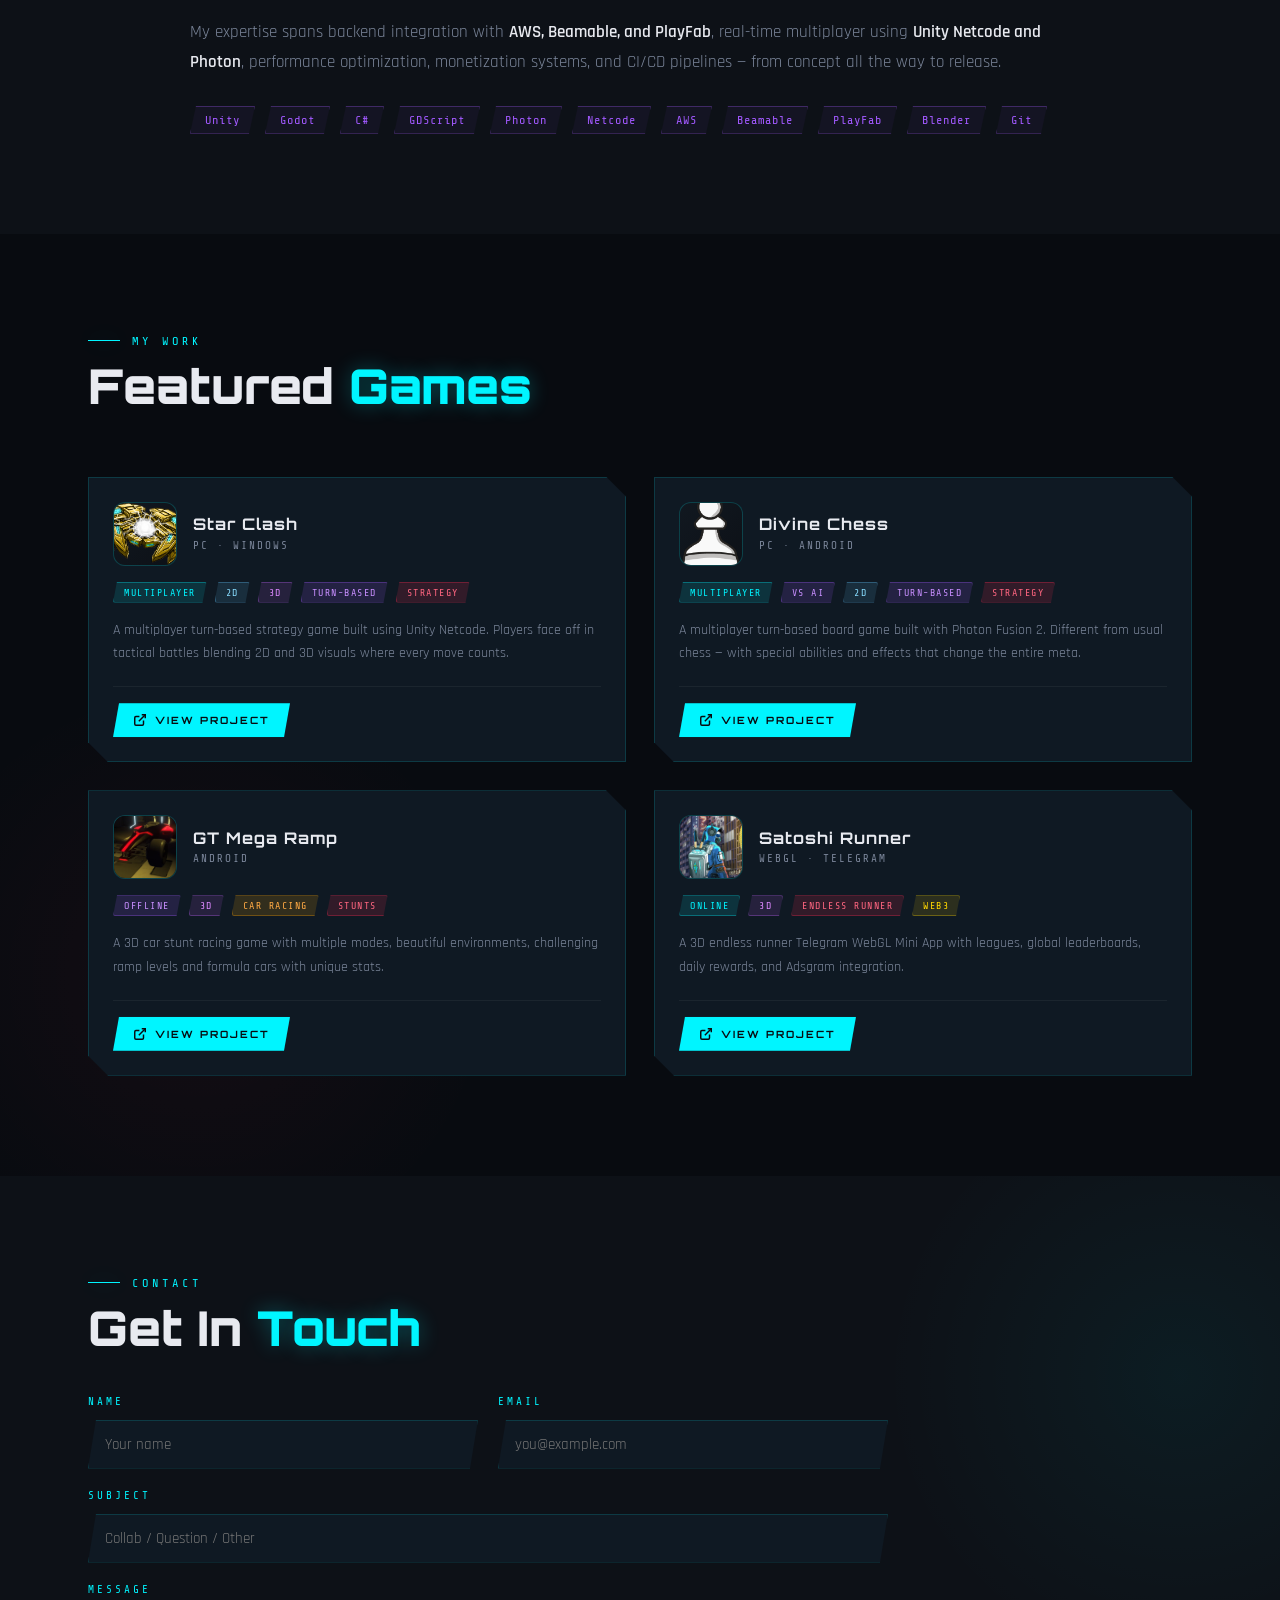
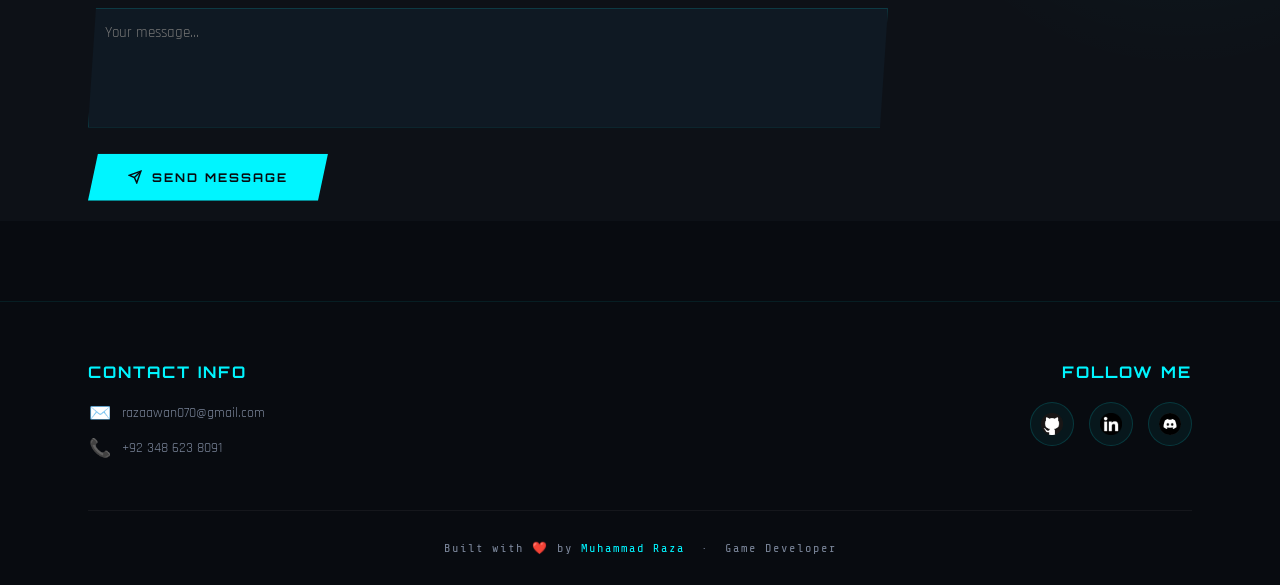
==== commit f4336a6e: "added social links and updated icons" ====
--- a/index.html
+++ b/index.html
@@ -352,12 +352,18 @@
         <div class="footer-col">
           <h3 class="footer-title">Follow Me</h3>
           <div class="footer-social-icons">
-            <a href="https://github.com/Raza-Awan-01" class="footer-social-icon" target="_blank" title="GitHub">💻</a>
-            <a href="#" class="footer-social-icon" target="_blank" title="YouTube">▶️</a>
-            <a href="#" class="footer-social-icon" target="_blank" title="Instagram">📷</a>
-            <a href="#" class="footer-social-icon" target="_blank" title="Facebook">📘</a>
-            <a href="#" class="footer-social-icon" target="_blank" title="TikTok">🎵</a>
-            <a href="#" class="footer-social-icon" target="_blank" title="Twitter">🐦</a>
+            <a href="https://github.com/Raza-Awan-01" class="footer-social-icon" target="_blank" title="GitHub"
+              aria-label="GitHub">
+              <img src="assets/social/github-icon.png" alt="GitHub">
+            </a>
+            <a href="https://www.linkedin.com/in/raza-awan-dev" class="footer-social-icon" target="_blank"
+              title="LinkedIn" aria-label="LinkedIn">
+              <img src="assets/social/linkedin-icon.png" alt="LinkedIn">
+            </a>
+            <a href="https://discord.com/users/593095851329454091" class="footer-social-icon" target="_blank"
+              title="Discord" aria-label="Discord">
+              <img src="assets/social/discord-icon.png" alt="Discord">
+            </a>
           </div>
         </div>
 
--- a/css/contact.css
+++ b/css/contact.css
@@ -207,6 +207,13 @@
   transform: translateY(-3px);
 }
 
+.footer-social-icon img {
+  width: 22px;
+  height: 22px;
+  object-fit: contain;
+  display: block;
+}
+
 .footer-bottom {
   text-align: center;
   padding-top: 30px;
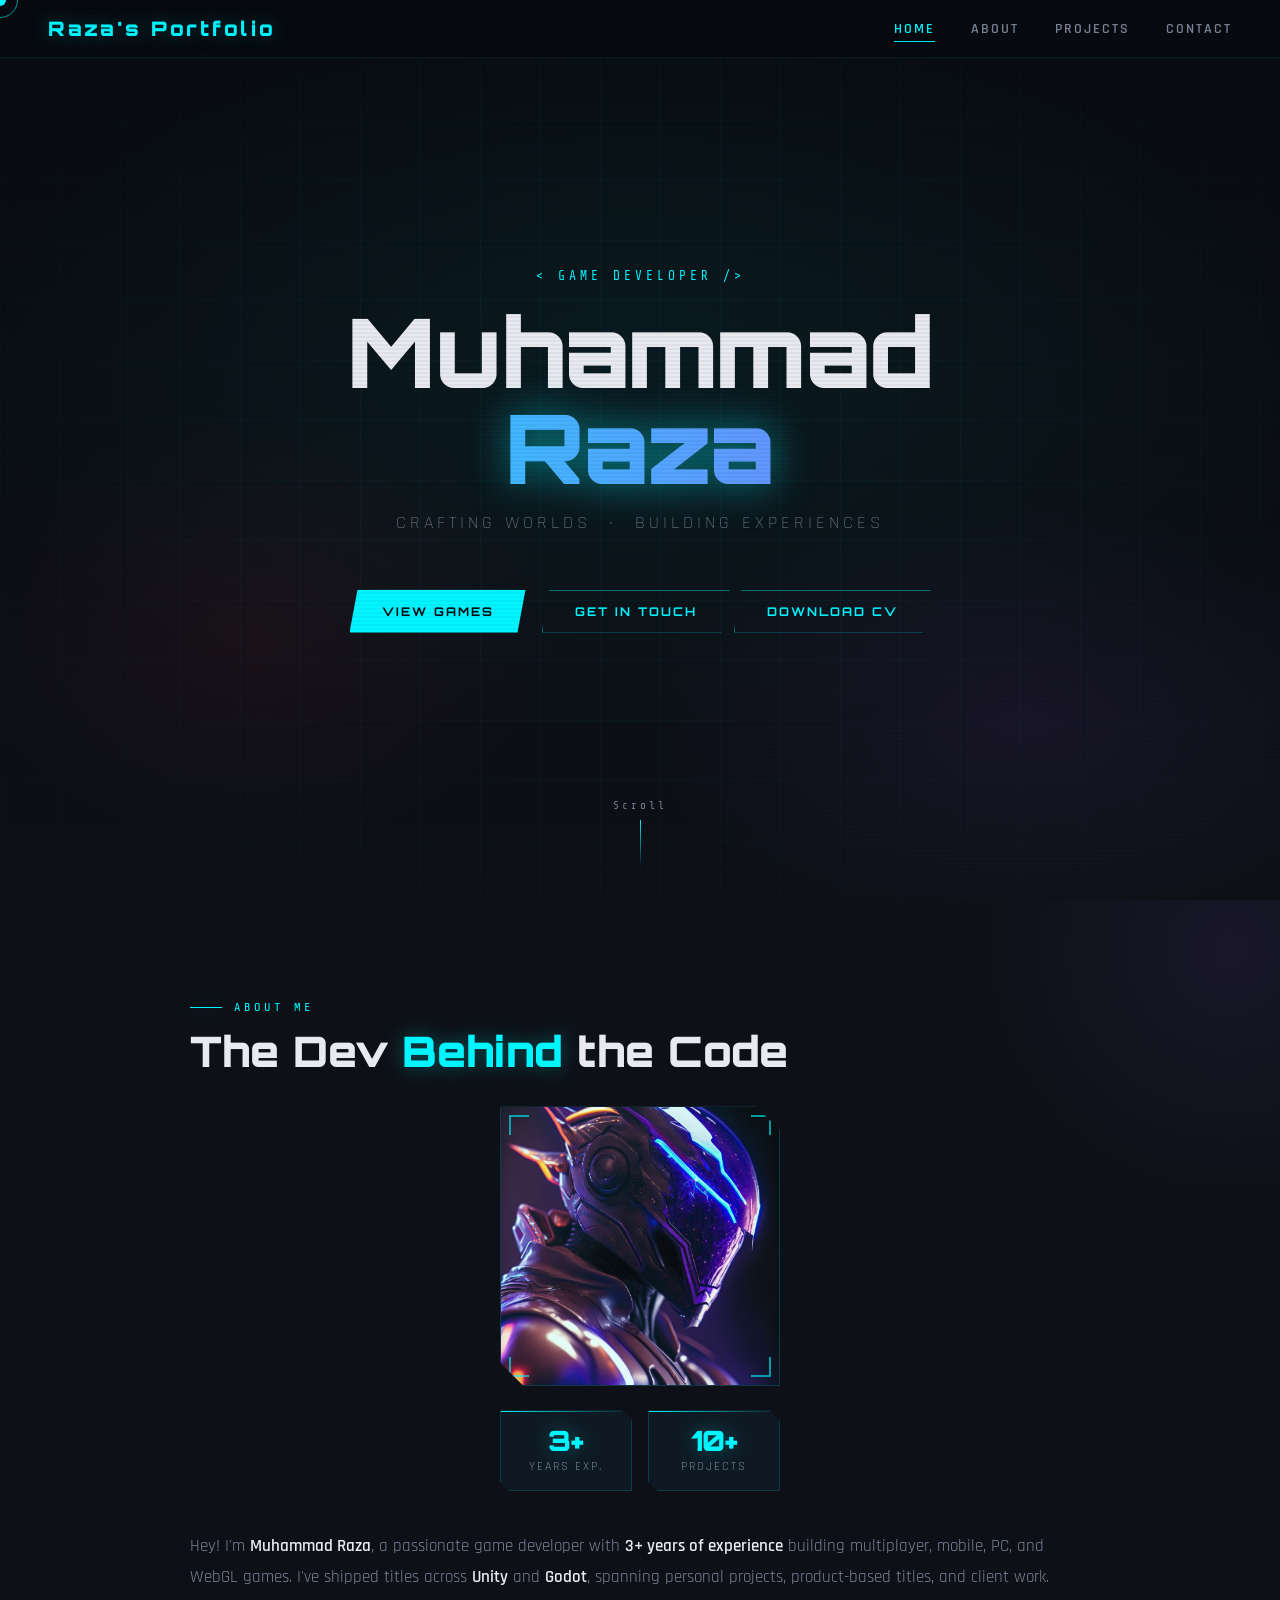
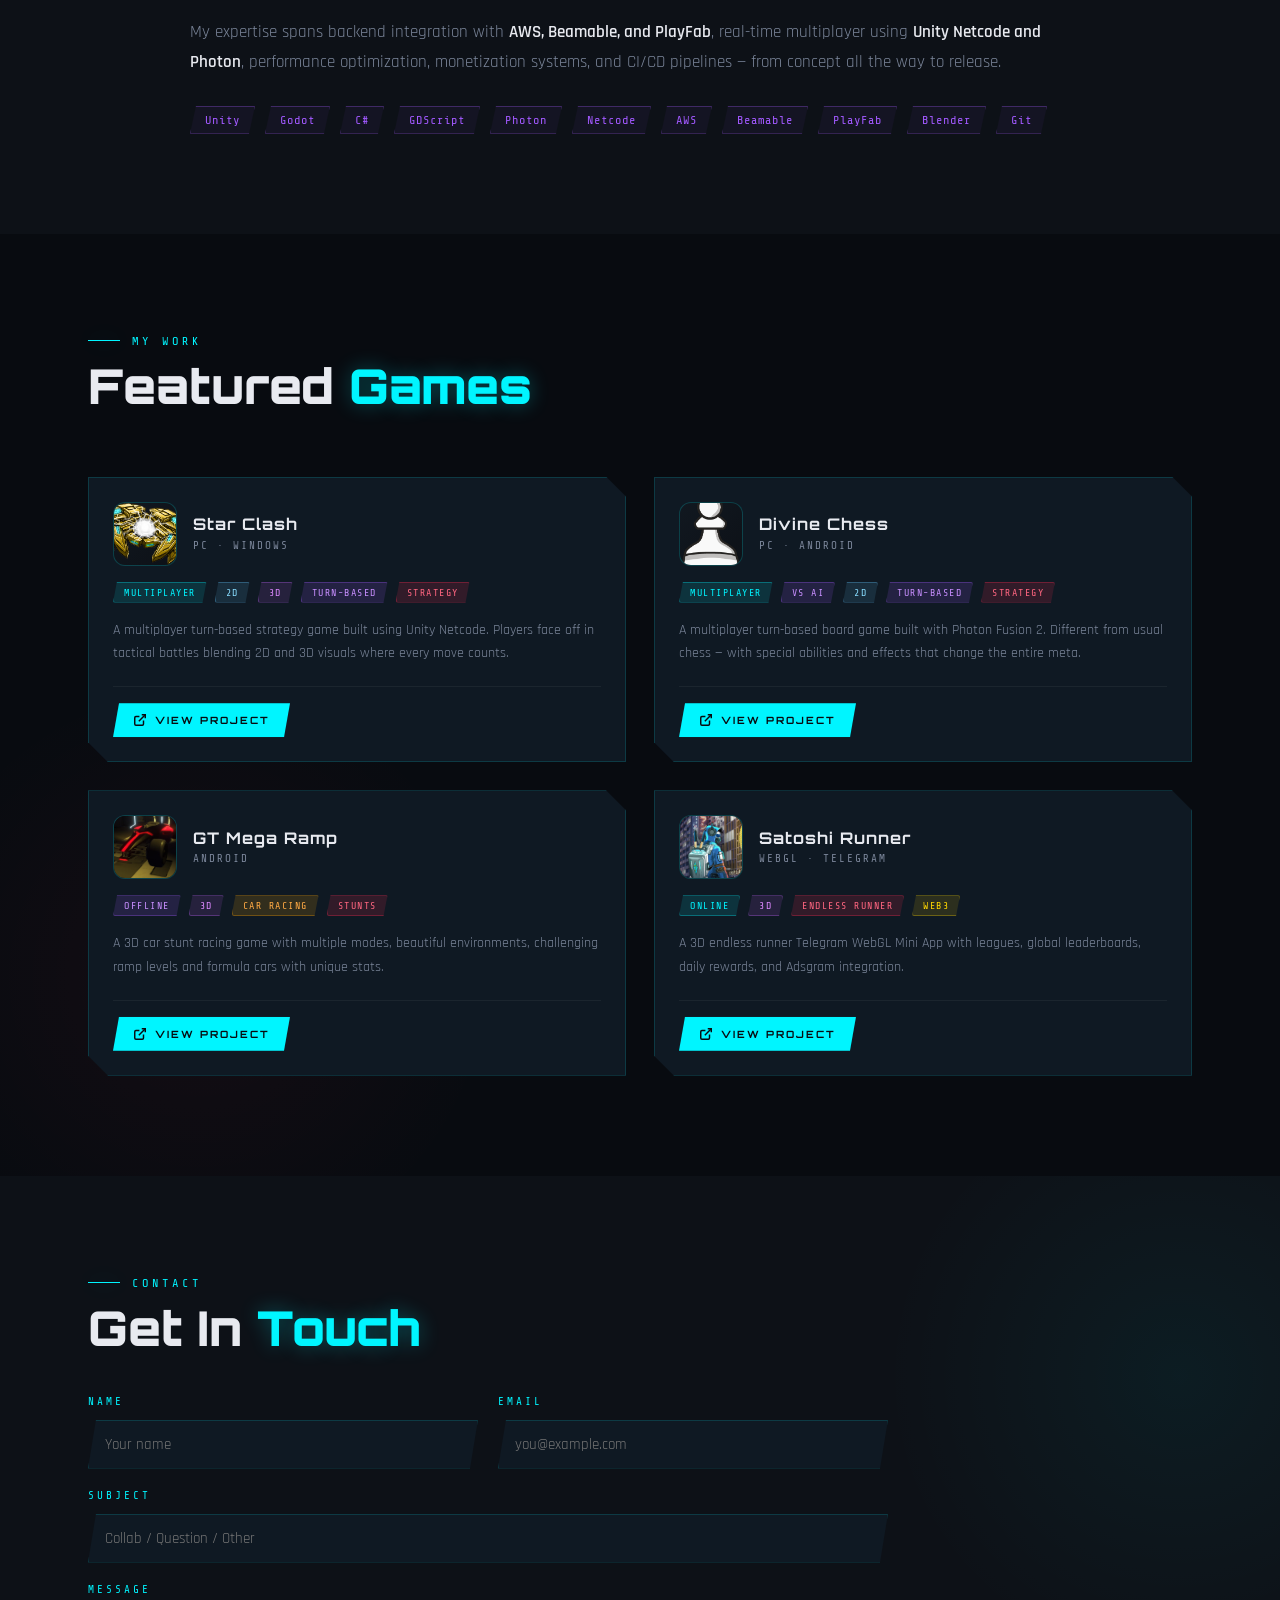
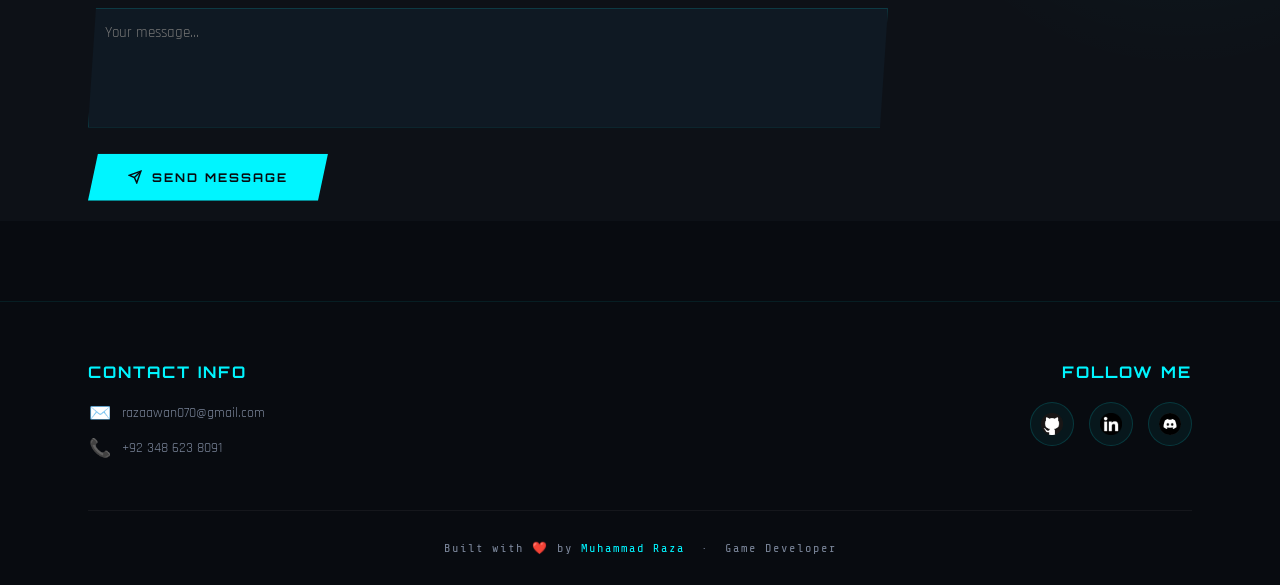
==== commit 0d9c506b: "added download CV button" ====
--- a/index.html
+++ b/index.html
@@ -53,6 +53,10 @@
         <a href="#projects" class="btn-primary">View Games</a>
         <a href="#contact" class="btn-outline">Get In Touch</a>
       </div>
+      <a href="https://drive.google.com/drive/folders/1sfdTjMa2eb_F5QsokBWjmbby5BJYiB_K?usp=sharing"
+        class="btn-outline hero-cv-btn" target="_blank" rel="noopener noreferrer">
+        Download CV
+      </a>
     </div>
     <div class="scroll-indicator">
       <span>Scroll</span>
--- a/css/home.css
+++ b/css/home.css
@@ -136,6 +136,13 @@
   justify-content: center;
 }
 
+.hero-cv-btn {
+  display: inline-block;
+  margin-top: 16px;
+  opacity: 0;
+  animation: fade-up 0.8s ease 1.05s forwards;
+}
+
 /* Scroll indicator */
 .scroll-indicator {
   position: absolute;
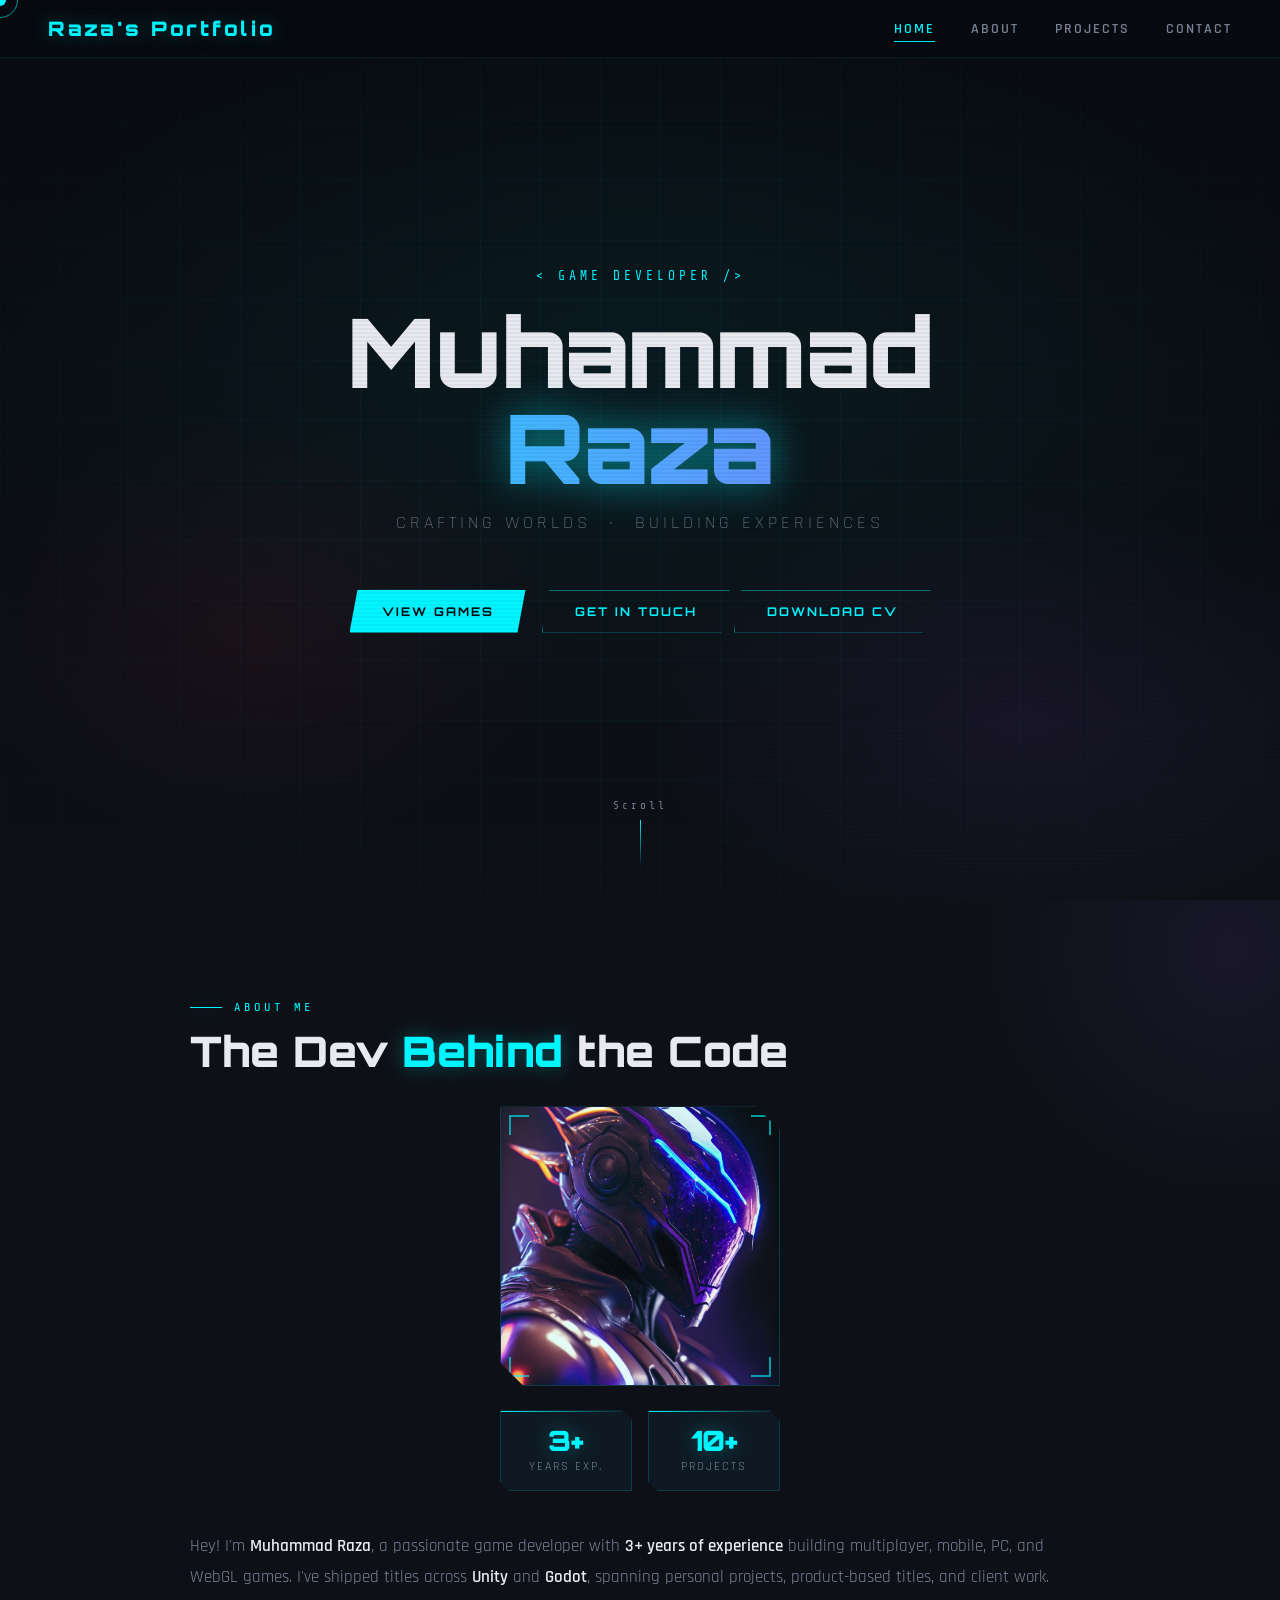
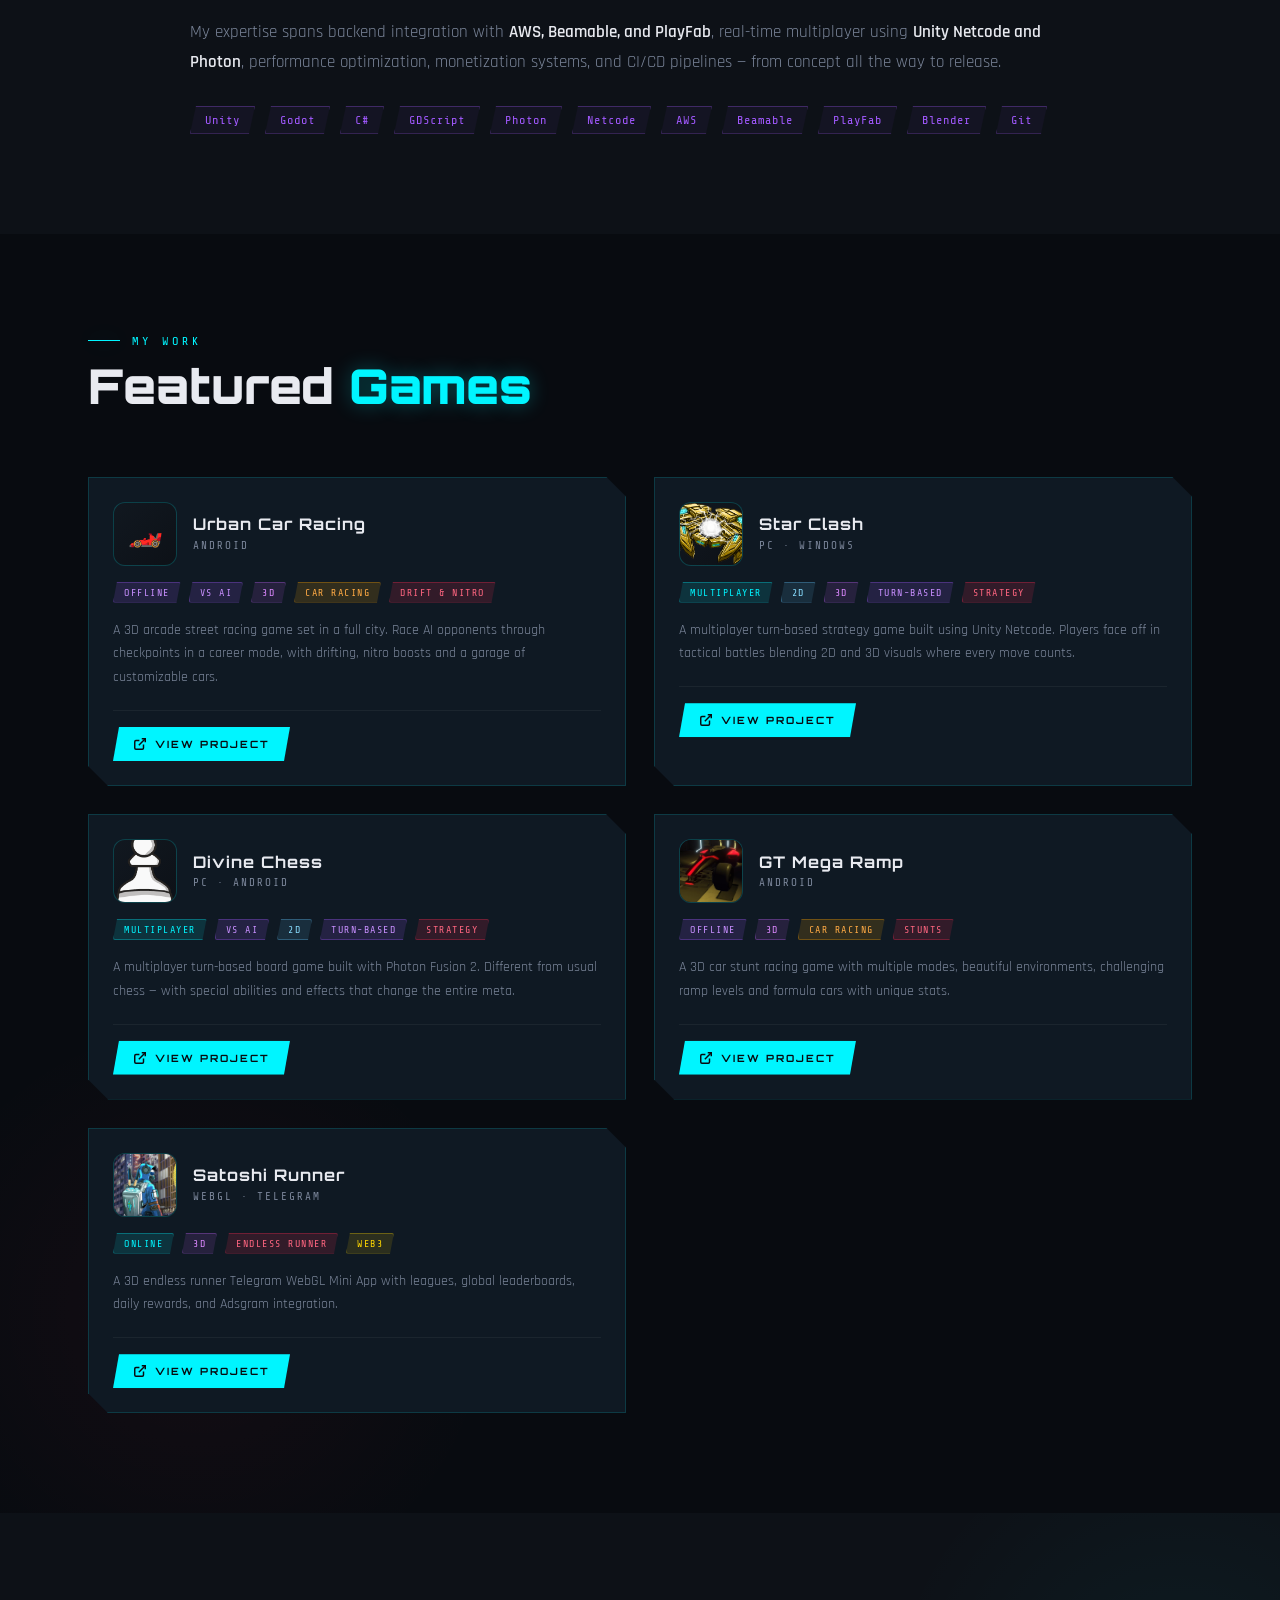
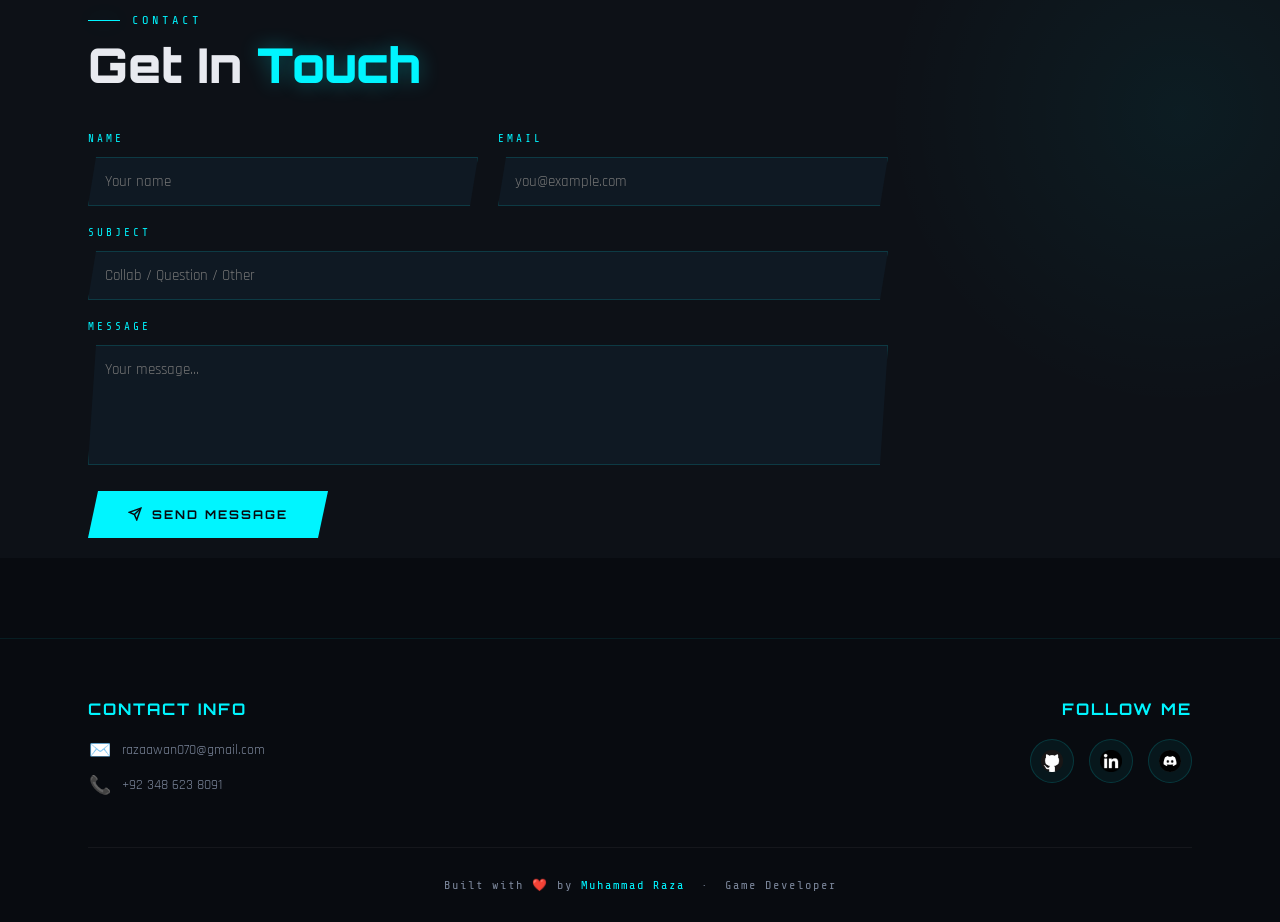
==== commit 8c6593a8: "added urban car racing project and screenshot navigation in lightbox Co-Authored-By: Claude Opus 5.5" ====
--- a/index.html
+++ b/index.html
@@ -145,8 +145,45 @@
       </div>
       <div class="projects-grid">
 
+        <!-- Urban Car Racing -->
+        <div class="project-card reveal reveal-delay-1">
+          <div class="card-inner">
+            <div class="card-top">
+              <div class="game-icon">
+                <!-- WHEN READY: replace with <img src="assets/urban-car-racing/icon.png" alt="Urban Car Racing"> -->
+                <span class="game-icon-placeholder">🏎️</span>
+              </div>
+              <div class="card-title-area">
+                <div class="game-name">Urban Car Racing</div>
+                <div class="game-platform">Android</div>
+              </div>
+            </div>
+            <div class="tags-row">
+              <span class="tag tag-offline">Offline</span>
+              <span class="tag tag-offline">vs AI</span>
+              <span class="tag tag-3d">3D</span>
+              <span class="tag tag-racing">Car Racing</span>
+              <span class="tag tag-action">Drift &amp; Nitro</span>
+            </div>
+            <p class="game-desc">
+              A 3D arcade street racing game set in a full city. Race AI opponents through
+              checkpoints in a career mode, with drifting, nitro boosts and a garage of customizable cars.
+            </p>
+            <div class="card-footer">
+              <a href="projects/urban-car-racing.html" class="download-btn">
+                <svg viewBox="0 0 24 24" fill="none" stroke="currentColor" stroke-width="2.5" width="14" height="14">
+                  <path d="M18 13v6a2 2 0 0 1-2 2H5a2 2 0 0 1-2-2V8a2 2 0 0 1 2-2h6" />
+                  <polyline points="15 3 21 3 21 9" />
+                  <line x1="10" y1="14" x2="21" y2="3" />
+                </svg>
+                View Project
+              </a>
+            </div>
+          </div>
+        </div>
+
         <!-- Star Clash -->
-        <div class="project-card reveal reveal-delay-1">
+        <div class="project-card reveal reveal-delay-2">
           <div class="card-inner">
             <div class="card-top">
               <div class="game-icon">
@@ -182,7 +219,7 @@
         </div>
 
         <!-- Divine Chess -->
-        <div class="project-card reveal reveal-delay-2">
+        <div class="project-card reveal reveal-delay-1">
           <div class="card-inner">
             <div class="card-top">
               <div class="game-icon">
@@ -218,7 +255,7 @@
         </div>
 
         <!-- GT Mega Ramp -->
-        <div class="project-card reveal reveal-delay-1">
+        <div class="project-card reveal reveal-delay-2">
           <div class="card-inner">
             <div class="card-top">
               <div class="game-icon">
@@ -253,7 +290,7 @@
         </div>
 
         <!-- Satoshi Runner -->
-        <div class="project-card reveal reveal-delay-2">
+        <div class="project-card reveal reveal-delay-1">
           <div class="card-inner">
             <div class="card-top">
               <div class="game-icon">
@@ -305,20 +342,20 @@
           <div class="form-row">
             <div class="form-group">
               <label>Name</label>
-              <input type="text" placeholder="Your name" required>
+              <input type="text" name="name" placeholder="Your name" required>
             </div>
             <div class="form-group">
               <label>Email</label>
-              <input type="email" placeholder="you@example.com" required>
+              <input type="email" name="email" placeholder="you@example.com" required>
             </div>
           </div>
           <div class="form-group">
             <label>Subject</label>
-            <input type="text" placeholder="Collab / Question / Other">
+            <input type="text" name="subject" placeholder="Collab / Question / Other">
           </div>
           <div class="form-group">
             <label>Message</label>
-            <textarea placeholder="Your message..."></textarea>
+            <textarea name="message" placeholder="Your message..." required></textarea>
           </div>
           <button type="submit" class="submit-btn" id="submitBtn">
             <svg width="14" height="14" viewBox="0 0 24 24" fill="none" stroke="currentColor" stroke-width="2.5">
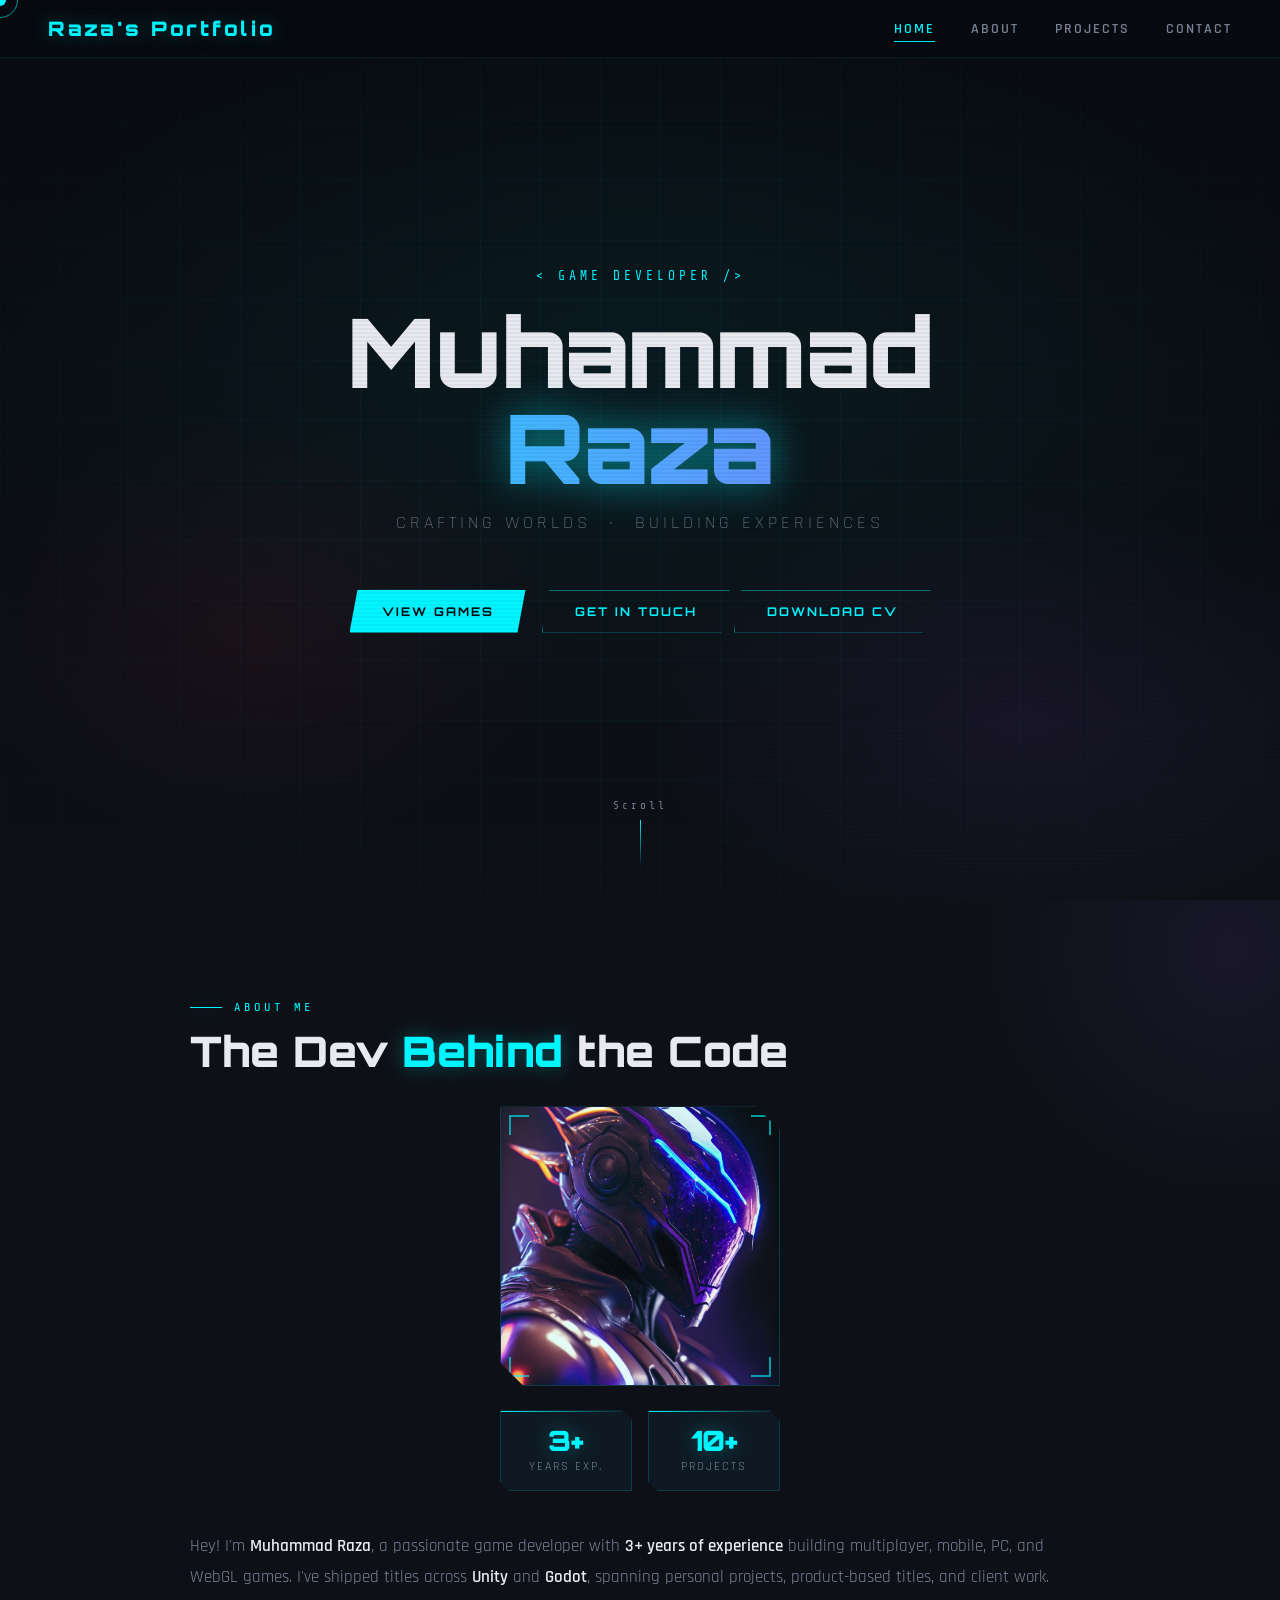
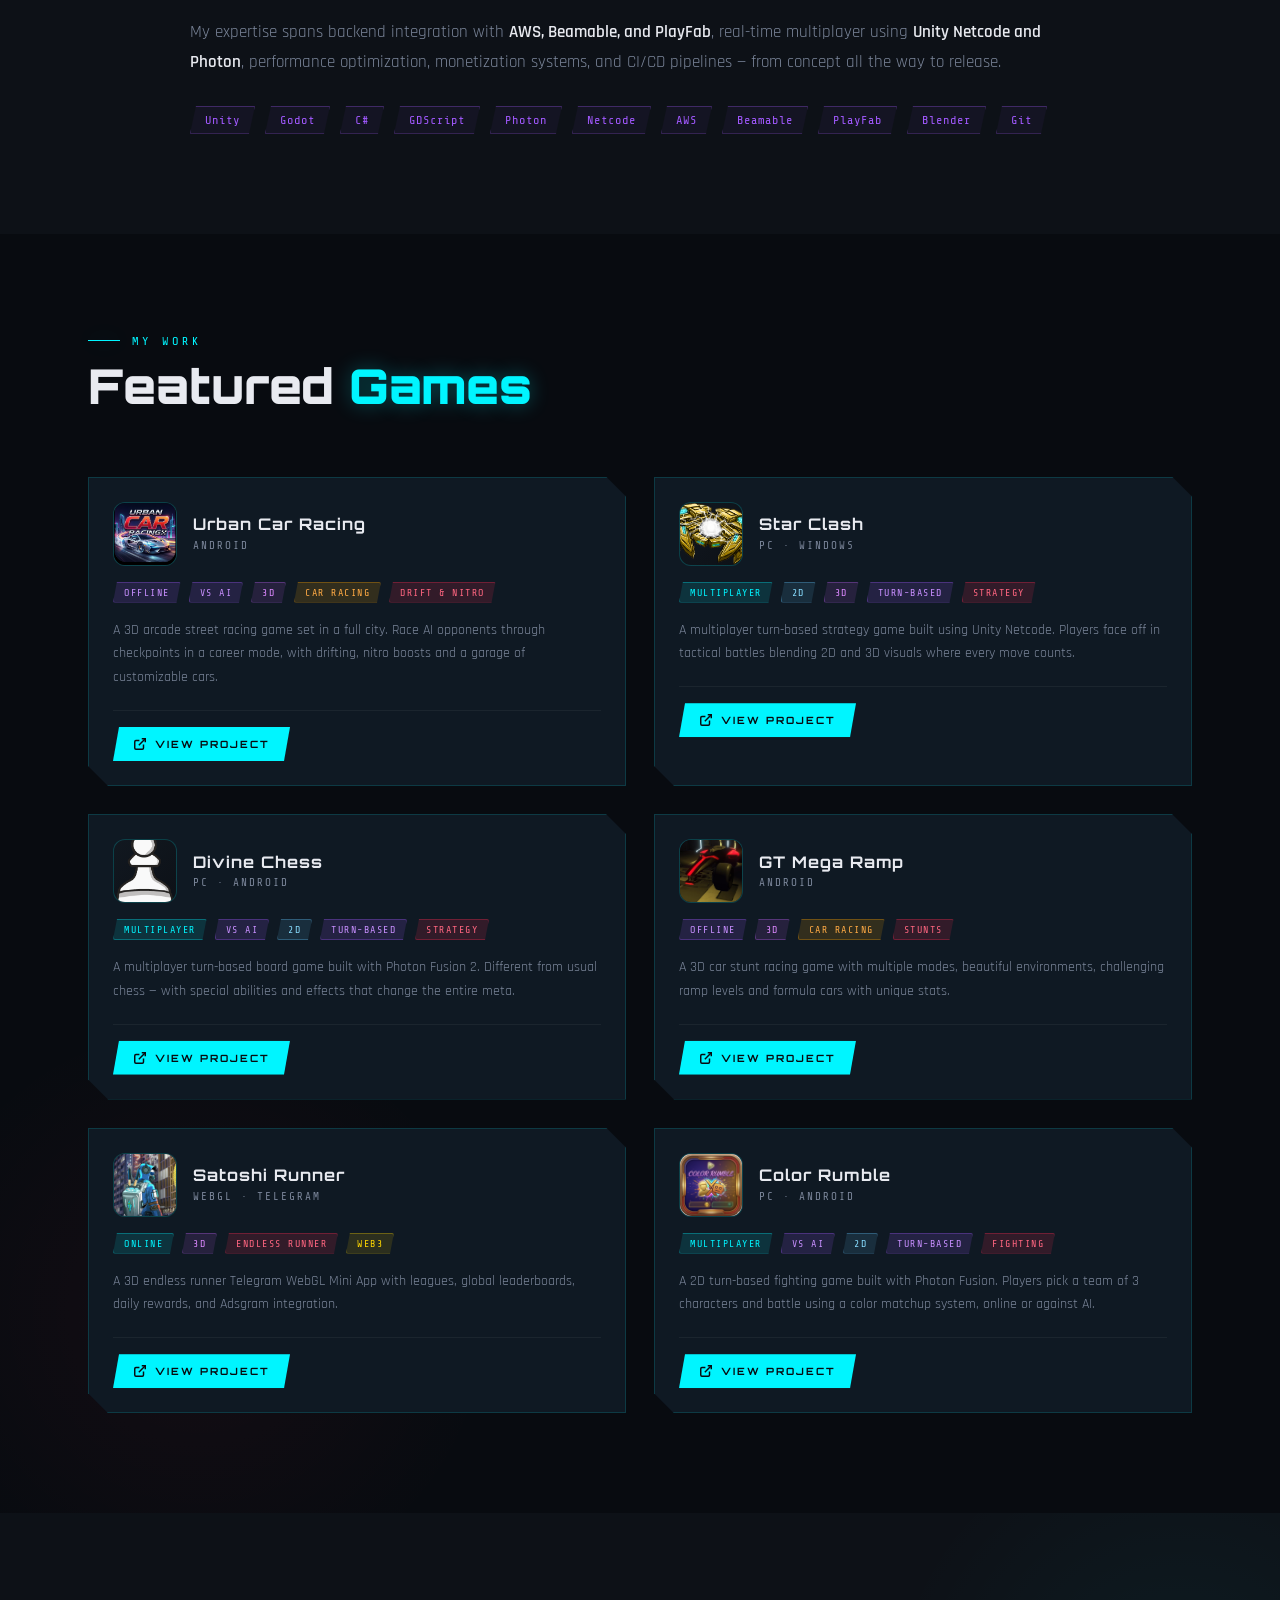
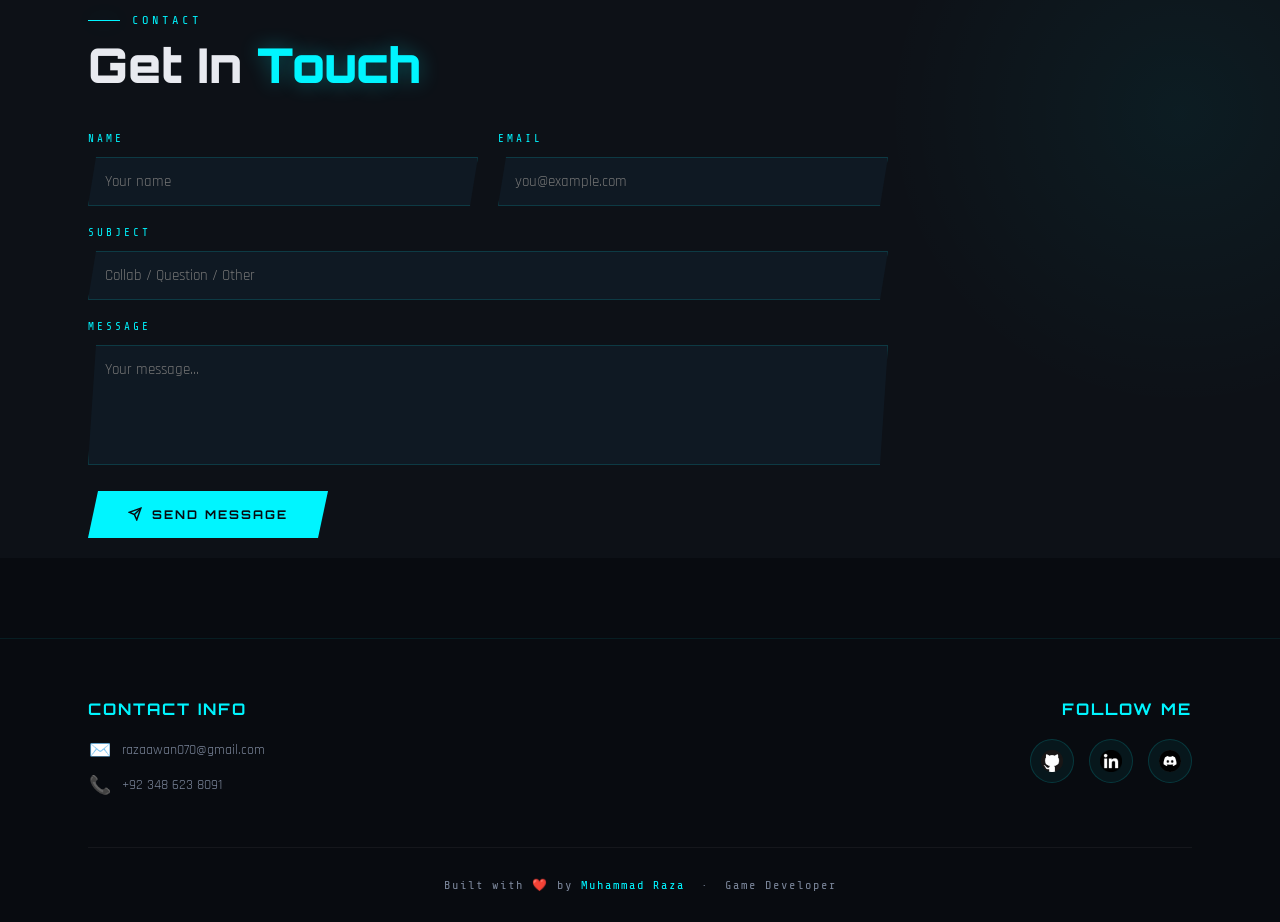
==== commit cf0afe51: "added new color rumble project" ====
--- a/index.html
+++ b/index.html
@@ -150,8 +150,7 @@
           <div class="card-inner">
             <div class="card-top">
               <div class="game-icon">
-                <!-- WHEN READY: replace with <img src="assets/urban-car-racing/icon.png" alt="Urban Car Racing"> -->
-                <span class="game-icon-placeholder">🏎️</span>
+                <img src="assets/urban-car-racing/icon.png" alt="Urban Car Racing">
               </div>
               <div class="card-title-area">
                 <div class="game-name">Urban Car Racing</div>
@@ -313,6 +312,42 @@
             </p>
             <div class="card-footer">
               <a href="projects/satoshi-runner.html" class="download-btn">
+                <svg viewBox="0 0 24 24" fill="none" stroke="currentColor" stroke-width="2.5" width="14" height="14">
+                  <path d="M18 13v6a2 2 0 0 1-2 2H5a2 2 0 0 1-2-2V8a2 2 0 0 1 2-2h6" />
+                  <polyline points="15 3 21 3 21 9" />
+                  <line x1="10" y1="14" x2="21" y2="3" />
+                </svg>
+                View Project
+              </a>
+            </div>
+          </div>
+        </div>
+
+        <!-- Color Rumble -->
+        <div class="project-card reveal reveal-delay-2">
+          <div class="card-inner">
+            <div class="card-top">
+              <div class="game-icon">
+                <img src="assets/color-rumble/icon.png" alt="Color Rumble">
+              </div>
+              <div class="card-title-area">
+                <div class="game-name">Color Rumble</div>
+                <div class="game-platform">PC · Android</div>
+              </div>
+            </div>
+            <div class="tags-row">
+              <span class="tag tag-multiplayer">Multiplayer</span>
+              <span class="tag tag-offline">vs AI</span>
+              <span class="tag tag-2d">2D</span>
+              <span class="tag tag-offline">Turn-Based</span>
+              <span class="tag tag-action">Fighting</span>
+            </div>
+            <p class="game-desc">
+              A 2D turn-based fighting game built with Photon Fusion. Players pick a team of 3 characters
+              and battle using a color matchup system, online or against AI.
+            </p>
+            <div class="card-footer">
+              <a href="projects/color-rumble.html" class="download-btn">
                 <svg viewBox="0 0 24 24" fill="none" stroke="currentColor" stroke-width="2.5" width="14" height="14">
                   <path d="M18 13v6a2 2 0 0 1-2 2H5a2 2 0 0 1-2-2V8a2 2 0 0 1 2-2h6" />
                   <polyline points="15 3 21 3 21 9" />
